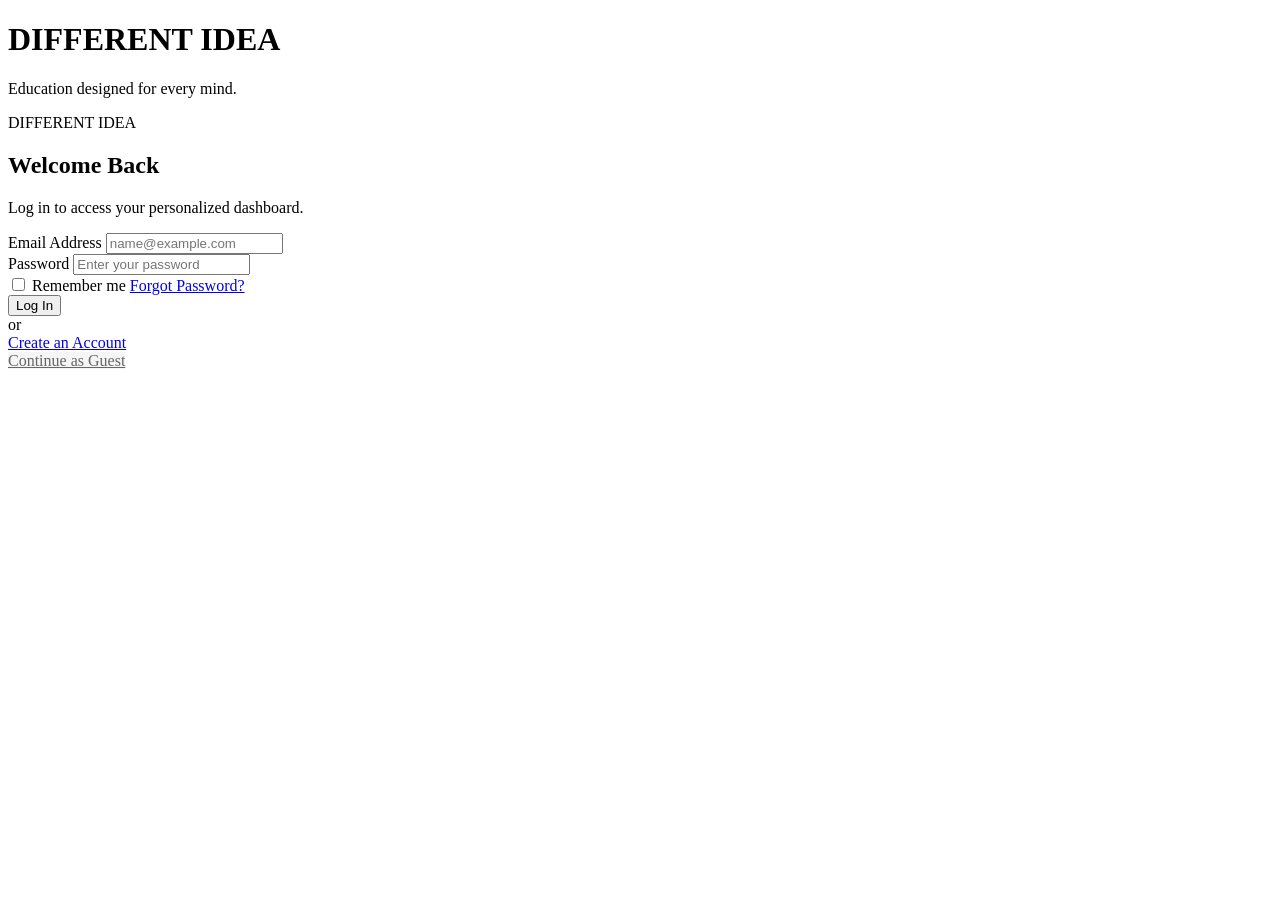
==== frontend/dashboard.html @ ee28e5ad "Add files via upload" ====
<!DOCTYPE html>
<html lang="en">
<head>
    <meta charset="UTF-8">
    <meta name="viewport" content="width=device-width, initial-scale=1.0">
    <title>Dashboard | NeuroVikas</title>
    <link rel="stylesheet" href="dashboard.css">
    <link href="https://fonts.googleapis.com/css2?family=Inter:wght@400;600;700&display=swap" rel="stylesheet">
</head>
<body>

    <nav class="top-nav">
        <div class="logo">NeuroVikas</div>
        <div class="nav-right">
            <!-- Display Username in Nav -->
            <span id="nav-username">User</span>
            <button class="btn-logout" onclick="logout()">Logout</button>
        </div>
    </nav>

    <main class="dashboard-container">
        <header class="welcome-header">
            <!-- Display Username in Title -->
            <h1>Welcome back, <span id="dash-user">Learner</span>!</h1>
            <!-- Display Email below title -->
            <p id="dash-email-display" class="subtitle">Loading email...</p>
        </header>

        <div class="stats-grid">
            <!-- Streak Card -->
            <div class="stat-card streak-card">
                <div class="card-icon">🔥</div>
                <div class="card-info">
                    <h2 id="dash-streak">0</h2>
                    <p>Day Streak</p>
                </div>
                <div class="card-footer">Keep it going!</div>
            </div>

            <!-- Time Card -->
            <div class="stat-card time-card">
                <div class="card-icon">⏱️</div>
                <div class="card-info">
                    <h2 id="dash-time">0</h2>
                    <p>Minutes Learned</p>
                </div>
                <div class="card-footer">Great progress!</div>
            </div>
        </div>

        <div class="actions-section">
            <a href="index.html" class="btn-primary-large">
                Start Learning Session
            </a>
        </div>
    </main>

    <script>
        // Check if user is logged in
        const user = localStorage.getItem('currentUser');
        const email = localStorage.getItem('userEmail');
        
        if (!user) {
            // If no user found, redirect to login
            window.location.href = "login.html";
        } else {
            // Load stats
            const streak = localStorage.getItem('userStreak') || 0;
            const time = localStorage.getItem('userTime') || 0;

            // Update HTML elements
            document.getElementById('dash-user').innerText = user;
            document.getElementById('nav-username').innerText = user;
            
            // Update Email Display
            if (email) {
                document.getElementById('dash-email-display').innerText = email;
            } else {
                document.getElementById('dash-email-display').innerText = "Guest Mode";
            }

            document.getElementById('dash-streak').innerText = streak;
            
            // Convert seconds to minutes for display
            document.getElementById('dash-time').innerText = Math.round(time / 60);
        }

        function logout() {
            localStorage.clear();
            window.location.href = "login.html";
        }
    </script>
</body>
</html>
---- frontend/dashboard.css ----
body {
    font-family: 'Inter', sans-serif;
    background-color: #f4f7f6;
    margin: 0;
    color: #333;
}

/* Top Navigation */
.top-nav {
    background: white;
    padding: 1rem 2rem;
    display: flex;
    justify-content: space-between;
    align-items: center;
    box-shadow: 0 2px 10px rgba(0,0,0,0.05);
}

.logo {
    font-weight: 700;
    font-size: 1.2rem;
    color: #4a90e2;
}

.nav-right {
    display: flex;
    align-items: center;
    gap: 1rem;
}

.btn-logout {
    padding: 0.5rem 1rem;
    background: #fff0f0;
    color: #d32f2f;
    border: 1px solid #ffcdd2;
    border-radius: 6px;
    cursor: pointer;
    font-weight: 500;
}

/* Main Layout */
.dashboard-container {
    max-width: 800px;
    margin: 2rem auto;
    padding: 0 1rem;
}

.welcome-header {
    margin-bottom: 2rem;
}

.welcome-header h1 {
    font-size: 2rem;
    margin-bottom: 0.5rem;
}

.welcome-header p {
    color: #666;
}

/* Stats Grid */
.stats-grid {
    display: grid;
    grid-template-columns: 1fr 1fr;
    gap: 1.5rem;
    margin-bottom: 2.5rem;
}

.stat-card {
    background: white;
    padding: 1.5rem;
    border-radius: 12px;
    box-shadow: 0 4px 15px rgba(0,0,0,0.05);
    display: flex;
    flex-direction: column;
    position: relative;
    overflow: hidden;
}

.stat-card::before {
    content: '';
    position: absolute;
    top: 0;
    left: 0;
    width: 5px;
    height: 100%;
}

.streak-card::before { background: #ff9a9e; }
.time-card::before { background: #a18cd1; }

.card-icon {
    font-size: 2rem;
    margin-bottom: 0.5rem;
}

.card-info h2 {
    font-size: 2.5rem;
    margin: 0;
    line-height: 1;
}

.card-info p {
    margin: 0;
    color: #888;
    font-size: 0.9rem;
    text-transform: uppercase;
    letter-spacing: 0.5px;
}

.card-footer {
    margin-top: auto;
    font-size: 0.85rem;
    color: #4a90e2;
    font-weight: 600;
}

/* Actions */
.actions-section {
    text-align: center;
}

.btn-primary-large {
    display: inline-block;
    background: #4a90e2;
    color: white;
    text-decoration: none;
    padding: 1rem 2.5rem;
    border-radius: 50px;
    font-weight: 600;
    font-size: 1.1rem;
    box-shadow: 0 4px 15px rgba(74, 144, 226, 0.3);
    transition: transform 0.2s, box-shadow 0.2s;
}

.btn-primary-large:hover {
    transform: translateY(-2px);
    box-shadow: 0 6px 20px rgba(74, 144, 226, 0.4);
}

/* Mobile Responsive */
@media (max-width: 600px) {
    .stats-grid {
        grid-template-columns: 1fr;
    }
}
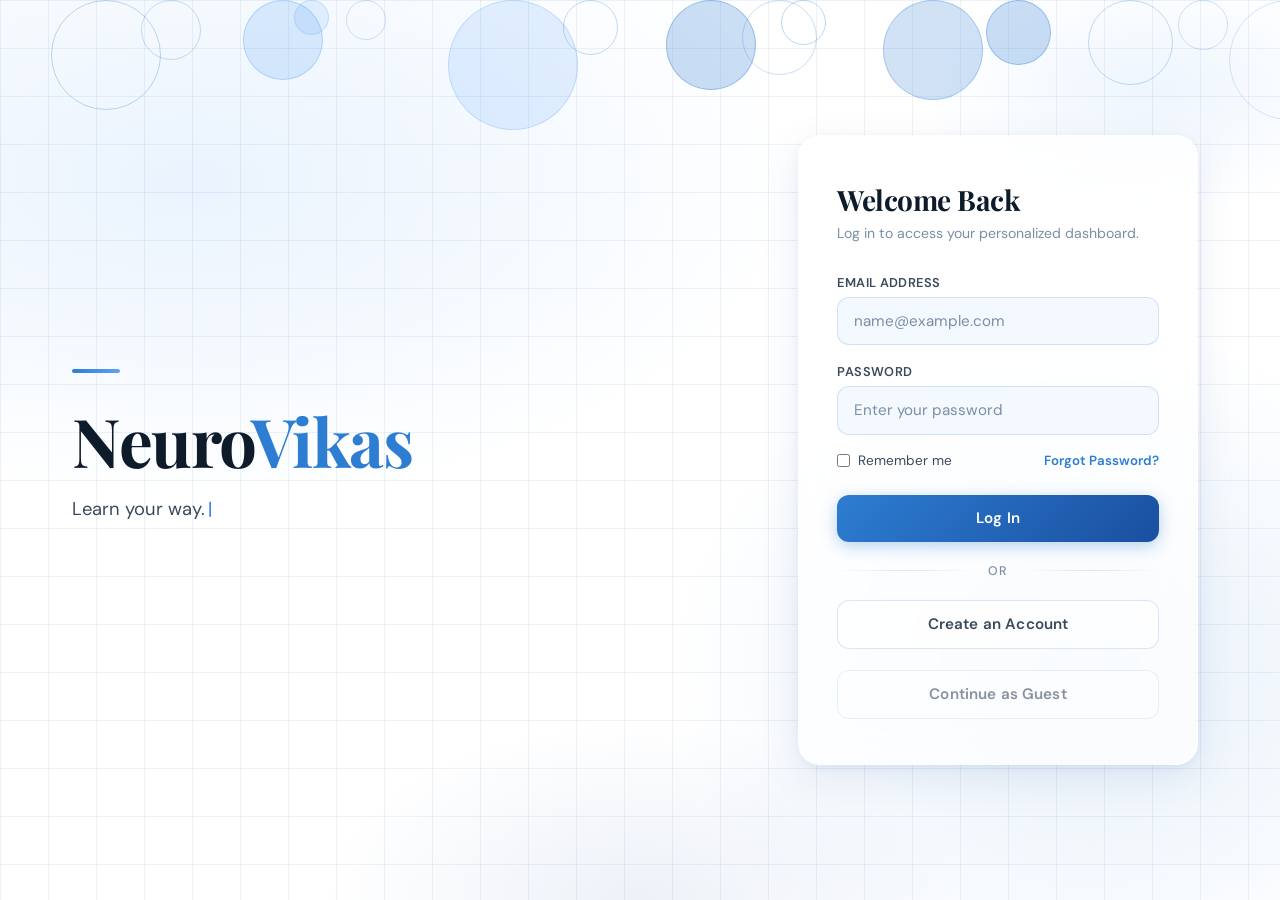
==== commit 8297d498: "Update dashboard.html" ====
--- a/frontend/dashboard.html
+++ b/frontend/dashboard.html
@@ -86,7 +86,13 @@
         }
 
         function logout() {
-            localStorage.clear();
+            // Only clear auth-related keys — preserve chatHistory and preferredMode
+            localStorage.removeItem('currentUser');
+            localStorage.removeItem('userEmail');
+            localStorage.removeItem('userStreak');
+            localStorage.removeItem('userTime');
+            localStorage.removeItem('authToken');
+            localStorage.removeItem('guestUsageCount');
             window.location.href = "login.html";
         }
     </script>
--- a/frontend/dashboard.css
+++ b/frontend/dashboard.css
@@ -28,13 +28,29 @@
 }
 
 .btn-logout {
-    padding: 0.5rem 1rem;
-    background: #fff0f0;
+    padding: 0.55rem 1.15rem;
+    background: linear-gradient(135deg, #fff5f5 0%, #ffe8e8 100%);
     color: #d32f2f;
     border: 1px solid #ffcdd2;
-    border-radius: 6px;
+    border-radius: 8px;
     cursor: pointer;
-    font-weight: 500;
+    font-weight: 600;
+    font-size: 0.9rem;
+    box-shadow: 0 2px 6px rgba(211, 47, 47, 0.1);
+    transition: all 0.25s cubic-bezier(0.4, 0, 0.2, 1);
+}
+
+.btn-logout:hover {
+    background: linear-gradient(135deg, #ffecec 0%, #ffd6d6 100%);
+    border-color: #ef9a9a;
+    color: #c62828;
+    transform: translateY(-2px);
+    box-shadow: 0 4px 14px rgba(211, 47, 47, 0.2);
+}
+
+.btn-logout:active {
+    transform: translateY(0);
+    box-shadow: 0 1px 4px rgba(211, 47, 47, 0.15);
 }
 
 /* Main Layout */
@@ -121,20 +137,26 @@
 
 .btn-primary-large {
     display: inline-block;
-    background: #4a90e2;
+    background: linear-gradient(135deg, #4a90e2 0%, #357abd 100%);
     color: white;
     text-decoration: none;
     padding: 1rem 2.5rem;
     border-radius: 50px;
     font-weight: 600;
     font-size: 1.1rem;
-    box-shadow: 0 4px 15px rgba(74, 144, 226, 0.3);
-    transition: transform 0.2s, box-shadow 0.2s;
+    box-shadow: 0 4px 18px rgba(74, 144, 226, 0.35);
+    transition: all 0.25s cubic-bezier(0.4, 0, 0.2, 1);
 }
 
 .btn-primary-large:hover {
-    transform: translateY(-2px);
-    box-shadow: 0 6px 20px rgba(74, 144, 226, 0.4);
+    background: linear-gradient(135deg, #5a9de6 0%, #2a6cb8 100%);
+    transform: translateY(-3px);
+    box-shadow: 0 8px 28px rgba(74, 144, 226, 0.45);
+}
+
+.btn-primary-large:active {
+    transform: translateY(0);
+    box-shadow: 0 2px 10px rgba(74, 144, 226, 0.3);
 }
 
 /* Mobile Responsive */
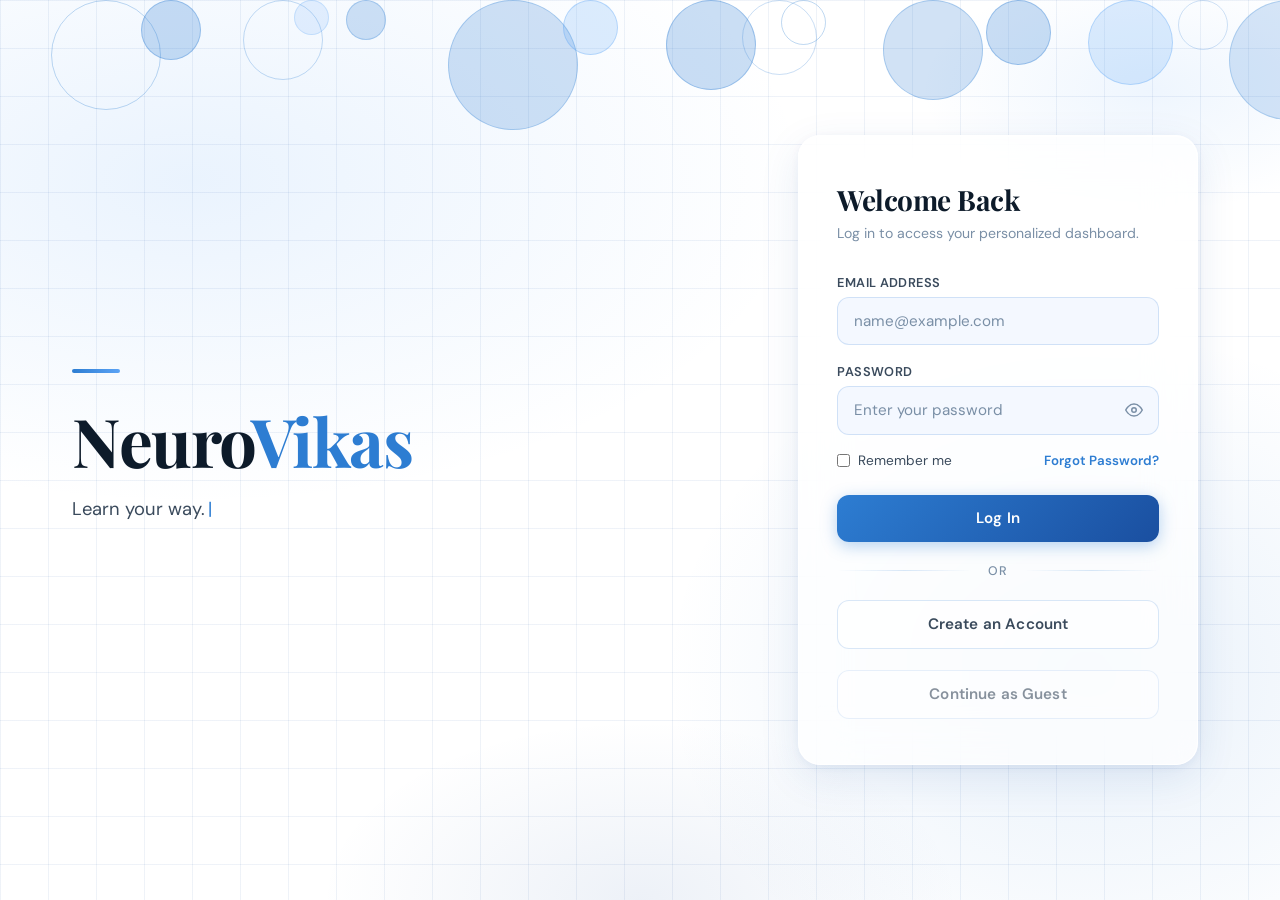
==== commit 42132725: "Update dashboard.html" ====
--- a/frontend/dashboard.html
+++ b/frontend/dashboard.html
@@ -5,95 +5,313 @@
     <meta name="viewport" content="width=device-width, initial-scale=1.0">
     <title>Dashboard | NeuroVikas</title>
     <link rel="stylesheet" href="dashboard.css">
-    <link href="https://fonts.googleapis.com/css2?family=Inter:wght@400;600;700&display=swap" rel="stylesheet">
+    <link href="https://fonts.googleapis.com/css2?family=Inter:wght@400;600;700&family=Playfair+Display:wght@700&family=Space+Grotesk:wght@400;500;600;700&display=swap" rel="stylesheet">
 </head>
 <body>
 
+    <!-- Top Navigation -->
     <nav class="top-nav">
-        <div class="logo">NeuroVikas</div>
+        <div class="logo">Neuro<span class="logo-accent">Vikas</span></div>
+        <div class="nav-center">
+            <a href="index.html" class="nav-link">← Back to Learn</a>
+        </div>
         <div class="nav-right">
-            <!-- Display Username in Nav -->
-            <span id="nav-username">User</span>
+            <span id="nav-username" class="nav-user-label">User</span>
             <button class="btn-logout" onclick="logout()">Logout</button>
         </div>
     </nav>
 
-    <main class="dashboard-container">
-        <header class="welcome-header">
-            <!-- Display Username in Title -->
-            <h1>Welcome back, <span id="dash-user">Learner</span>!</h1>
-            <!-- Display Email below title -->
-            <p id="dash-email-display" class="subtitle">Loading email...</p>
-        </header>
-
-        <div class="stats-grid">
-            <!-- Streak Card -->
-            <div class="stat-card streak-card">
-                <div class="card-icon">🔥</div>
-                <div class="card-info">
-                    <h2 id="dash-streak">0</h2>
-                    <p>Day Streak</p>
-                </div>
-                <div class="card-footer">Keep it going!</div>
+    <!-- Main body layout: sidebar + content -->
+    <div class="dash-layout">
+
+        <!-- LEFT: Chat History Sidebar -->
+        <aside class="dash-history-sidebar" id="dash-history-sidebar">
+            <div class="history-header">
+                <h3>📋 Chat History</h3>
+                <button class="btn-clear-history" id="dash-clear-btn" onclick="dashClearHistory()">Clear</button>
             </div>
-
-            <!-- Time Card -->
-            <div class="stat-card time-card">
-                <div class="card-icon">⏱️</div>
-                <div class="card-info">
-                    <h2 id="dash-time">0</h2>
-                    <p>Minutes Learned</p>
-                </div>
-                <div class="card-footer">Great progress!</div>
+            <ul id="dash-history-list" class="dash-history-list">
+                <li class="history-empty">Loading...</li>
+            </ul>
+        </aside>
+
+        <!-- RIGHT: Main Dashboard Content -->
+        <main class="dashboard-container">
+            <header class="welcome-header">
+                <h1>Welcome back, <span id="dash-user">Learner</span>! 👋</h1>
+                <p id="dash-email-display" class="subtitle">Loading...</p>
+            </header>
+
+            <div class="stats-grid">
+                <!-- Streak Card -->
+                <div class="stat-card streak-card">
+                    <div class="card-icon">🔥</div>
+                    <div class="card-info">
+                        <h2 id="dash-streak">0</h2>
+                        <p>Day Streak</p>
+                    </div>
+                    <div class="card-footer">Keep it going!</div>
+                </div>
+
+                <!-- Time Card -->
+                <div class="stat-card time-card">
+                    <div class="card-icon">⏱️</div>
+                    <div class="card-info">
+                        <h2 id="dash-time">0</h2>
+                        <p>Minutes Learned</p>
+                    </div>
+                    <div class="card-footer">Great progress!</div>
+                </div>
+
+                <!-- Sessions Card -->
+                <div class="stat-card sessions-card">
+                    <div class="card-icon">📚</div>
+                    <div class="card-info">
+                        <h2 id="dash-sessions">0</h2>
+                        <p>Sessions Done</p>
+                    </div>
+                    <div class="card-footer">Keep learning!</div>
+                </div>
+
+                <!-- History Count Card -->
+                <div class="stat-card history-card">
+                    <div class="card-icon">🗂️</div>
+                    <div class="card-info">
+                        <h2 id="dash-history-count">0</h2>
+                        <p>Saved Items</p>
+                    </div>
+                    <div class="card-footer">In your history</div>
+                </div>
             </div>
-        </div>
-
-        <div class="actions-section">
-            <a href="index.html" class="btn-primary-large">
-                Start Learning Session
-            </a>
-        </div>
-    </main>
+
+            <div class="actions-section">
+                <a href="index.html" class="btn-primary-large">
+                    🚀 Start Learning Session
+                </a>
+            </div>
+
+            <!-- ==============================
+                 INLINE PROGRESS CHART
+                 ============================== -->
+            <div class="inline-chart-section">
+                <div class="chart-section-header">
+                    <h2 class="chart-title">📊 Your Progress</h2>
+                    <p class="chart-subtitle">Visual overview of your learning journey</p>
+                </div>
+                <div class="inline-chart-wrap">
+                    <canvas id="progress-chart" width="540" height="280"></canvas>
+                </div>
+                <div class="chart-legend">
+                    <span class="legend-dot" style="background:#ff9a9e;"></span> Day Streak
+                    <span class="legend-dot" style="background:#a18cd1; margin-left:1.5rem;"></span> Minutes Learned
+                    <span class="legend-dot" style="background:#84fab0; margin-left:1.5rem;"></span> Sessions Done
+                </div>
+            </div>
+        </main>
+    </div>
 
     <script>
-        // Check if user is logged in
-        const user = localStorage.getItem('currentUser');
+        // ==========================================
+        // INIT — Check auth, load data
+        // ==========================================
+        const user  = localStorage.getItem('currentUser');
         const email = localStorage.getItem('userEmail');
-        
-        if (!user) {
-            // If no user found, redirect to login
-            window.location.href = "login.html";
+
+        // Block guests AND unauthenticated users from the dashboard
+        if (!user || user === 'Guest') {
+            window.location.href = 'login.html';
         } else {
-            // Load stats
-            const streak = localStorage.getItem('userStreak') || 0;
-            const time = localStorage.getItem('userTime') || 0;
-
-            // Update HTML elements
-            document.getElementById('dash-user').innerText = user;
-            document.getElementById('nav-username').innerText = user;
-            
-            // Update Email Display
-            if (email) {
-                document.getElementById('dash-email-display').innerText = email;
+            const streak   = parseInt(localStorage.getItem('userStreak') || '0');
+            const timeSec  = parseInt(localStorage.getItem('userTime') || '0');
+            const minutes  = Math.round(timeSec / 60);
+            const history  = JSON.parse(localStorage.getItem('chatHistory') || '[]');
+            const sessions = parseInt(localStorage.getItem('userSessions') || history.length || '0');
+
+            // Populate nav / header
+            document.getElementById('dash-user').innerText     = user;
+            document.getElementById('nav-username').innerText  = user;
+            document.getElementById('dash-email-display').innerText = email || 'No email on file';
+
+            // Populate stat cards
+            document.getElementById('dash-streak').innerText        = streak;
+            document.getElementById('dash-time').innerText          = minutes;
+            document.getElementById('dash-sessions').innerText      = sessions;
+            document.getElementById('dash-history-count').innerText = history.length;
+
+            // Load history sidebar
+            loadDashHistory();
+
+            // Draw chart inline once DOM is ready
+            requestAnimationFrame(drawAnimatedChart);
+        }
+
+        // ==========================================
+        // HISTORY SIDEBAR
+        // ==========================================
+        function loadDashHistory() {
+            const list    = document.getElementById('dash-history-list');
+            const history = JSON.parse(localStorage.getItem('chatHistory') || '[]');
+
+            if (history.length === 0) {
+                list.innerHTML = '<li class="history-empty">No history yet. Start a session!</li>';
+                return;
+            }
+
+            list.innerHTML = history.map((item, index) => {
+                const text        = typeof item === 'string' ? item : item.text;
+                const displayText = text.substring(0, 35) + (text.length > 35 ? '…' : '');
+                const dateStr     = item.date ? new Date(item.date).toLocaleDateString() : '';
+                return `<li onclick="loadHistoryItem(${index})" title="${text.substring(0, 100)}">
+                    <span class="hist-icon">📄</span>
+                    <span class="hist-text">${displayText}</span>
+                    ${dateStr ? `<span class="hist-date">${dateStr}</span>` : ''}
+                </li>`;
+            }).join('');
+        }
+
+        function loadHistoryItem(index) {
+            const history = JSON.parse(localStorage.getItem('chatHistory') || '[]');
+            const item    = history[index];
+            if (!item) return;
+            const result  = typeof item === 'string' ? null : item.result;
+            if (result) {
+                sessionStorage.setItem('currentResult', JSON.stringify(result));
+                window.location.href = 'result.html';
             } else {
-                document.getElementById('dash-email-display').innerText = "Guest Mode";
+                const text = typeof item === 'string' ? item : item.text;
+                sessionStorage.setItem('loadedHistoryText', text);
+                window.location.href = 'index.html';
             }
-
-            document.getElementById('dash-streak').innerText = streak;
-            
-            // Convert seconds to minutes for display
-            document.getElementById('dash-time').innerText = Math.round(time / 60);
-        }
-
+        }
+
+        function dashClearHistory() {
+            if (confirm('Are you sure you want to clear your chat history?')) {
+                localStorage.removeItem('chatHistory');
+                document.getElementById('dash-history-count').innerText = '0';
+                loadDashHistory();
+            }
+        }
+
+        // ==========================================
+        // GRAPH (INLINE)
+        // ==========================================
+        function drawAnimatedChart() {
+            const canvas  = document.getElementById('progress-chart');
+            const ctx     = canvas.getContext('2d');
+            const streak  = parseInt(localStorage.getItem('userStreak') || '0');
+            const minutes = Math.round(parseInt(localStorage.getItem('userTime') || '0') / 60);
+            const history = JSON.parse(localStorage.getItem('chatHistory') || '[]');
+            const sessions = parseInt(localStorage.getItem('userSessions') || history.length || '0');
+
+            const W = canvas.width;
+            const H = canvas.height;
+            const padding = { top: 30, bottom: 50, left: 40, right: 20 };
+            const chartH  = H - padding.top - padding.bottom;
+            const chartW  = W - padding.left - padding.right;
+
+            const bars = [
+                { label: 'Streak (days)', value: streak,   color: '#ff9a9e', maxRef: Math.max(streak, 7) },
+                { label: 'Minutes',       value: minutes,  color: '#a18cd1', maxRef: Math.max(minutes, 10) },
+                { label: 'Sessions',      value: sessions, color: '#84fab0', maxRef: Math.max(sessions, 5) },
+            ];
+
+            // Global max for scaling
+            const globalMax = Math.max(...bars.map(b => b.value), 1);
+
+            const barW   = Math.floor(chartW / (bars.length * 2 + 1));
+            const gap    = barW;
+            let progress = 0;
+            const DURATION = 900; // ms
+            let startTs  = null;
+
+            function easeOut(t) { return 1 - Math.pow(1 - t, 3); }
+
+            function frame(ts) {
+                if (!startTs) startTs = ts;
+                progress = Math.min((ts - startTs) / DURATION, 1);
+                const eased = easeOut(progress);
+
+                ctx.clearRect(0, 0, W, H);
+
+                // Grid lines
+                ctx.strokeStyle = '#e8eaed';
+                ctx.lineWidth   = 1;
+                for (let i = 0; i <= 4; i++) {
+                    const y = padding.top + (chartH / 4) * i;
+                    ctx.beginPath();
+                    ctx.moveTo(padding.left, y);
+                    ctx.lineTo(W - padding.right, y);
+                    ctx.stroke();
+
+                    // Y-axis label
+                    const val = Math.round(globalMax * (1 - i / 4));
+                    ctx.fillStyle  = '#aaa';
+                    ctx.font       = '11px Inter, sans-serif';
+                    ctx.textAlign  = 'right';
+                    ctx.fillText(val, padding.left - 6, y + 4);
+                }
+
+                bars.forEach((bar, i) => {
+                    const x         = padding.left + gap + i * (barW + gap);
+                    const fullH     = bar.value > 0 ? (bar.value / globalMax) * chartH : 0;
+                    const animH     = fullH * eased;
+                    const y         = padding.top + chartH - animH;
+
+                    // Bar gradient
+                    const grad = ctx.createLinearGradient(0, y, 0, padding.top + chartH);
+                    grad.addColorStop(0, bar.color);
+                    grad.addColorStop(1, bar.color + '66');
+
+                    // Rounded top bar
+                    const r = Math.min(6, animH / 2);
+                    ctx.beginPath();
+                    ctx.moveTo(x + r, y);
+                    ctx.lineTo(x + barW - r, y);
+                    ctx.quadraticCurveTo(x + barW, y, x + barW, y + r);
+                    ctx.lineTo(x + barW, padding.top + chartH);
+                    ctx.lineTo(x, padding.top + chartH);
+                    ctx.lineTo(x, y + r);
+                    ctx.quadraticCurveTo(x, y, x + r, y);
+                    ctx.closePath();
+                    ctx.fillStyle = grad;
+                    ctx.fill();
+
+                    // Value label on top of bar
+                    if (progress > 0.5) {
+                        ctx.fillStyle  = '#555';
+                        ctx.font       = 'bold 13px Inter, sans-serif';
+                        ctx.textAlign  = 'center';
+                        const opacity  = Math.min(1, (progress - 0.5) * 2);
+                        ctx.globalAlpha = opacity;
+                        ctx.fillText(bar.value, x + barW / 2, y - 8);
+                        ctx.globalAlpha = 1;
+                    }
+
+                    // X-axis label
+                    ctx.fillStyle  = '#777';
+                    ctx.font       = '11px Inter, sans-serif';
+                    ctx.textAlign  = 'center';
+                    ctx.fillText(bar.label, x + barW / 2, H - 6);
+                });
+
+                if (progress < 1) requestAnimationFrame(frame);
+            }
+
+            requestAnimationFrame(frame);
+        }
+
+        // ==========================================
+        // LOGOUT
+        // ==========================================
         function logout() {
-            // Only clear auth-related keys — preserve chatHistory and preferredMode
             localStorage.removeItem('currentUser');
             localStorage.removeItem('userEmail');
             localStorage.removeItem('userStreak');
             localStorage.removeItem('userTime');
+            localStorage.removeItem('userSessions');
             localStorage.removeItem('authToken');
             localStorage.removeItem('guestUsageCount');
-            window.location.href = "login.html";
+            window.location.href = 'login.html';
         }
     </script>
 </body>
--- a/frontend/dashboard.css
+++ b/frontend/dashboard.css
@@ -1,63 +1,244 @@
+/* ==========================================
+   BASE
+   ========================================== */
 body {
     font-family: 'Inter', sans-serif;
     background-color: #f4f7f6;
     margin: 0;
     color: #333;
-}
-
-/* Top Navigation */
+    min-height: 100vh;
+}
+
+/* ==========================================
+   TOP NAV
+   ========================================== */
 .top-nav {
     background: white;
-    padding: 1rem 2rem;
+    padding: 0.85rem 2rem;
     display: flex;
     justify-content: space-between;
     align-items: center;
-    box-shadow: 0 2px 10px rgba(0,0,0,0.05);
+    box-shadow: 0 2px 10px rgba(0,0,0,0.06);
+    position: sticky;
+    top: 0;
+    z-index: 200;
+    height: 60px;
+    box-sizing: border-box;
 }
 
 .logo {
-    font-weight: 700;
-    font-size: 1.2rem;
+    font-family: 'Playfair Display', serif;
+    font-weight: 700;
+    font-size: 1.45rem;
+    color: #1a4fa0;
+    letter-spacing: -0.5px;
+}
+
+.logo-accent {
+    color: #2d7dd2;
+}
+
+.nav-center {
+    flex: 1;
+    display: flex;
+    justify-content: center;
+}
+
+.nav-link {
+    text-decoration: none;
+    color: #666;
+    font-weight: 600;
+    font-size: 0.9rem;
+    padding: 0.4rem 0.9rem;
+    border-radius: 8px;
+    transition: all 0.2s ease;
+}
+
+.nav-link:hover {
+    background: #f0f4ff;
     color: #4a90e2;
 }
 
 .nav-right {
     display: flex;
     align-items: center;
-    gap: 1rem;
+    gap: 0.85rem;
+}
+
+.nav-user-label {
+    font-weight: 600;
+    color: #555;
+    font-size: 0.9rem;
 }
 
 .btn-logout {
-    padding: 0.55rem 1.15rem;
+    padding: 0.45rem 1rem;
     background: linear-gradient(135deg, #fff5f5 0%, #ffe8e8 100%);
     color: #d32f2f;
     border: 1px solid #ffcdd2;
     border-radius: 8px;
     cursor: pointer;
     font-weight: 600;
-    font-size: 0.9rem;
-    box-shadow: 0 2px 6px rgba(211, 47, 47, 0.1);
-    transition: all 0.25s cubic-bezier(0.4, 0, 0.2, 1);
+    font-size: 0.85rem;
+    box-shadow: 0 2px 6px rgba(211, 47, 47, 0.08);
+    transition: all 0.22s cubic-bezier(0.4, 0, 0.2, 1);
+    white-space: nowrap;
 }
 
 .btn-logout:hover {
     background: linear-gradient(135deg, #ffecec 0%, #ffd6d6 100%);
     border-color: #ef9a9a;
     color: #c62828;
-    transform: translateY(-2px);
-    box-shadow: 0 4px 14px rgba(211, 47, 47, 0.2);
+    transform: translateY(-1px);
+    box-shadow: 0 4px 14px rgba(211, 47, 47, 0.18);
 }
 
 .btn-logout:active {
     transform: translateY(0);
-    box-shadow: 0 1px 4px rgba(211, 47, 47, 0.15);
-}
-
-/* Main Layout */
+    box-shadow: 0 1px 4px rgba(211, 47, 47, 0.12);
+}
+
+/* ==========================================
+   LAYOUT: SIDEBAR + MAIN
+   ========================================== */
+.dash-layout {
+    display: flex;
+    height: calc(100vh - 60px);
+    overflow: hidden;
+}
+
+/* ==========================================
+   LEFT HISTORY SIDEBAR
+   ========================================== */
+.dash-history-sidebar {
+    width: 280px;
+    min-width: 280px;
+    background: #ffffff;
+    border-right: 1px solid #e8ecf0;
+    display: flex;
+    flex-direction: column;
+    padding: 1.5rem 1.2rem;
+    overflow-y: auto;
+    box-shadow: 2px 0 8px rgba(0,0,0,0.03);
+    transition: transform 0.3s ease;
+    flex-shrink: 0;
+}
+
+.history-header {
+    display: flex;
+    justify-content: space-between;
+    align-items: center;
+    margin-bottom: 1.2rem;
+    padding-bottom: 0.8rem;
+    border-bottom: 1px solid #f0f0f0;
+}
+
+.history-header h3 {
+    font-size: 1rem;
+    font-weight: 700;
+    color: #444;
+    margin: 0;
+}
+
+.btn-clear-history {
+    background: none;
+    border: none;
+    color: #bbb;
+    font-size: 0.72rem;
+    cursor: pointer;
+    font-weight: 600;
+    text-transform: uppercase;
+    letter-spacing: 0.5px;
+    padding: 0.2rem 0.5rem;
+    border-radius: 4px;
+    transition: color 0.2s, background 0.2s;
+}
+
+.btn-clear-history:hover {
+    color: #e53935;
+    background: #fff0f0;
+}
+
+.dash-history-list {
+    list-style: none;
+    padding: 0;
+    margin: 0;
+    display: flex;
+    flex-direction: column;
+    gap: 0.45rem;
+}
+
+.dash-history-list li {
+    display: flex;
+    align-items: flex-start;
+    gap: 0.5rem;
+    padding: 0.75rem 0.85rem;
+    background: #f8f9fc;
+    border-radius: 8px;
+    font-size: 0.82rem;
+    color: #555;
+    cursor: pointer;
+    border: 1px solid transparent;
+    transition: all 0.18s ease;
+    flex-wrap: wrap;
+}
+
+.dash-history-list li:hover {
+    background: #eef4ff;
+    border-color: #c5d8f8;
+    color: #3a7bd5;
+    transform: translateX(2px);
+}
+
+.dash-history-list li.history-empty {
+    color: #bbb;
+    cursor: default;
+    font-style: italic;
+    background: none;
+    border: none;
+}
+
+.dash-history-list li.history-empty:hover {
+    background: none;
+    border: none;
+    transform: none;
+    color: #bbb;
+}
+
+.hist-icon {
+    font-size: 0.95rem;
+    flex-shrink: 0;
+    margin-top: 0.05rem;
+}
+
+.hist-text {
+    flex: 1;
+    line-height: 1.4;
+    overflow: hidden;
+    text-overflow: ellipsis;
+    white-space: nowrap;
+}
+
+.hist-date {
+    font-size: 0.7rem;
+    color: #bbb;
+    width: 100%;
+    margin-left: 1.45rem;
+    margin-top: 0.1rem;
+}
+
+/* ==========================================
+   MAIN DASHBOARD CONTENT
+   ========================================== */
 .dashboard-container {
-    max-width: 800px;
-    margin: 2rem auto;
-    padding: 0 1rem;
+    flex: 1;
+    overflow-y: auto;
+    padding: 2.5rem 2rem;
+    max-width: 860px;
+    width: 100%;
+    box-sizing: border-box;
+    /* Centre it in the remaining space */
+    margin: 0 auto;
 }
 
 .welcome-header {
@@ -65,33 +246,45 @@
 }
 
 .welcome-header h1 {
-    font-size: 2rem;
-    margin-bottom: 0.5rem;
-}
-
-.welcome-header p {
-    color: #666;
-}
-
-/* Stats Grid */
+    font-size: 1.85rem;
+    font-weight: 700;
+    margin-bottom: 0.4rem;
+    line-height: 1.25;
+}
+
+.welcome-header .subtitle {
+    color: #888;
+    font-size: 0.9rem;
+}
+
+/* ==========================================
+   STATS GRID
+   ========================================== */
 .stats-grid {
     display: grid;
-    grid-template-columns: 1fr 1fr;
-    gap: 1.5rem;
+    grid-template-columns: repeat(auto-fill, minmax(190px, 1fr));
+    gap: 1.25rem;
     margin-bottom: 2.5rem;
 }
 
 .stat-card {
     background: white;
-    padding: 1.5rem;
-    border-radius: 12px;
-    box-shadow: 0 4px 15px rgba(0,0,0,0.05);
+    padding: 1.4rem 1.5rem;
+    border-radius: 14px;
+    box-shadow: 0 2px 12px rgba(0,0,0,0.05);
     display: flex;
     flex-direction: column;
     position: relative;
     overflow: hidden;
-}
-
+    transition: transform 0.2s ease, box-shadow 0.2s ease;
+}
+
+.stat-card:hover {
+    transform: translateY(-3px);
+    box-shadow: 0 8px 24px rgba(0,0,0,0.09);
+}
+
+/* Coloured left accent bar */
 .stat-card::before {
     content: '';
     position: absolute;
@@ -99,58 +292,71 @@
     left: 0;
     width: 5px;
     height: 100%;
-}
-
-.streak-card::before { background: #ff9a9e; }
-.time-card::before { background: #a18cd1; }
+    border-radius: 14px 0 0 14px;
+}
+
+.streak-card::before  { background: linear-gradient(180deg, #ff9a9e, #f6416c); }
+.time-card::before    { background: linear-gradient(180deg, #a18cd1, #7c5cbf); }
+.sessions-card::before { background: linear-gradient(180deg, #84fab0, #2db87d); }
+.history-card::before { background: linear-gradient(180deg, #fda085, #f6731c); }
 
 .card-icon {
-    font-size: 2rem;
+    font-size: 1.8rem;
     margin-bottom: 0.5rem;
 }
 
 .card-info h2 {
-    font-size: 2.5rem;
+    font-size: 2.2rem;
+    font-weight: 700;
     margin: 0;
     line-height: 1;
 }
 
 .card-info p {
-    margin: 0;
-    color: #888;
-    font-size: 0.9rem;
+    margin: 0.25rem 0 0;
+    color: #999;
+    font-size: 0.82rem;
     text-transform: uppercase;
     letter-spacing: 0.5px;
 }
 
 .card-footer {
     margin-top: auto;
-    font-size: 0.85rem;
+    padding-top: 0.75rem;
+    font-size: 0.8rem;
     color: #4a90e2;
     font-weight: 600;
 }
 
-/* Actions */
+/* ==========================================
+   ACTION BUTTONS
+   ========================================== */
 .actions-section {
-    text-align: center;
+    display: flex;
+    gap: 1rem;
+    align-items: center;
+    flex-wrap: wrap;
 }
 
 .btn-primary-large {
-    display: inline-block;
+    display: inline-flex;
+    align-items: center;
+    gap: 0.5rem;
     background: linear-gradient(135deg, #4a90e2 0%, #357abd 100%);
     color: white;
     text-decoration: none;
-    padding: 1rem 2.5rem;
+    padding: 0.85rem 2rem;
     border-radius: 50px;
-    font-weight: 600;
-    font-size: 1.1rem;
+    font-weight: 700;
+    font-size: 1rem;
     box-shadow: 0 4px 18px rgba(74, 144, 226, 0.35);
     transition: all 0.25s cubic-bezier(0.4, 0, 0.2, 1);
+    white-space: nowrap;
 }
 
 .btn-primary-large:hover {
     background: linear-gradient(135deg, #5a9de6 0%, #2a6cb8 100%);
-    transform: translateY(-3px);
+    transform: translateY(-2px);
     box-shadow: 0 8px 28px rgba(74, 144, 226, 0.45);
 }
 
@@ -159,8 +365,136 @@
     box-shadow: 0 2px 10px rgba(74, 144, 226, 0.3);
 }
 
-/* Mobile Responsive */
-@media (max-width: 600px) {
+.btn-show-graph {
+    display: inline-flex;
+    align-items: center;
+    gap: 0.5rem;
+    background: white;
+    color: #4a90e2;
+    border: 2px solid #4a90e2;
+    padding: 0.8rem 1.6rem;
+    border-radius: 50px;
+    font-weight: 700;
+    font-size: 0.95rem;
+    cursor: pointer;
+    transition: all 0.22s ease;
+    white-space: nowrap;
+}
+
+.btn-show-graph:hover {
+    background: #eef4ff;
+    transform: translateY(-2px);
+    box-shadow: 0 6px 18px rgba(74, 144, 226, 0.2);
+}
+
+.btn-show-graph:active {
+    transform: translateY(0);
+}
+
+/* ==========================================
+   INLINE PROGRESS CHART
+   ========================================== */
+.inline-chart-section {
+    margin-top: 2.5rem;
+    background: white;
+    border-radius: 16px;
+    padding: 1.8rem 2rem;
+    box-shadow: 0 2px 12px rgba(0,0,0,0.05);
+}
+
+.chart-section-header {
+    margin-bottom: 1.2rem;
+}
+
+.chart-title {
+    font-family: 'Space Grotesk', 'Inter', sans-serif;
+    font-size: 1.2rem;
+    font-weight: 700;
+    color: #333;
+    margin: 0 0 0.25rem;
+}
+
+.chart-subtitle {
+    font-size: 0.85rem;
+    color: #999;
+    margin: 0;
+}
+
+.inline-chart-wrap {
+    background: #f8fafc;
+    border-radius: 12px;
+    padding: 0.75rem;
+    border: 1px solid #eef0f4;
+    overflow: hidden;
+}
+
+.inline-chart-wrap canvas {
+    display: block;
+    width: 100% !important;
+    height: auto !important;
+}
+
+.chart-legend {
+    display: flex;
+    align-items: center;
+    gap: 0.4rem;
+    font-size: 0.8rem;
+    color: #777;
+    margin-top: 0.9rem;
+    flex-wrap: wrap;
+}
+
+.legend-dot {
+    display: inline-block;
+    width: 10px;
+    height: 10px;
+    border-radius: 50%;
+    flex-shrink: 0;
+}
+
+/* Remove old modal styles */
+.graph-modal-overlay,
+.graph-modal-content,
+.graph-modal-close,
+.graph-modal-title,
+.graph-modal-subtitle,
+.chart-container,
+.btn-close-graph,
+.btn-show-graph { display: none !important; }
+
+/* ==========================================
+   RESPONSIVE
+   ========================================== */
+@media (max-width: 768px) {
+    .dash-history-sidebar {
+        display: none;
+    }
+
+    .dashboard-container {
+        padding: 1.5rem 1rem;
+    }
+
+    .welcome-header h1 {
+        font-size: 1.5rem;
+    }
+
+    .stats-grid {
+        grid-template-columns: 1fr 1fr;
+    }
+
+    .actions-section {
+        flex-direction: column;
+        align-items: stretch;
+    }
+
+    .btn-primary-large,
+    .btn-show-graph {
+        justify-content: center;
+        text-align: center;
+    }
+}
+
+@media (max-width: 480px) {
     .stats-grid {
         grid-template-columns: 1fr;
     }
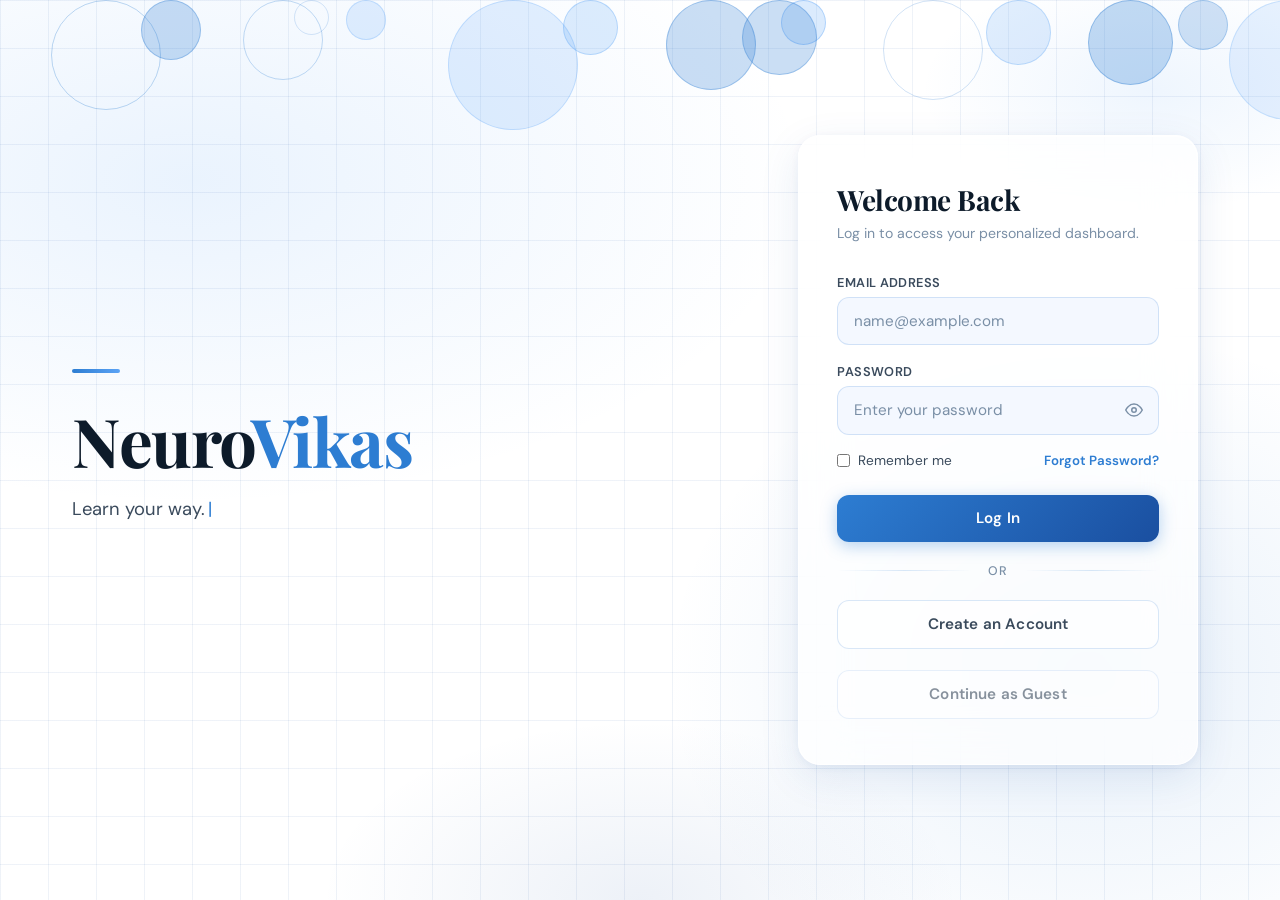
==== commit b015472f: "Update dashboard.html" ====
--- a/frontend/dashboard.html
+++ b/frontend/dashboard.html
@@ -5,7 +5,7 @@
     <meta name="viewport" content="width=device-width, initial-scale=1.0">
     <title>Dashboard | NeuroVikas</title>
     <link rel="stylesheet" href="dashboard.css">
-    <link href="https://fonts.googleapis.com/css2?family=Inter:wght@400;600;700&family=Playfair+Display:wght@700&family=Space+Grotesk:wght@400;500;600;700&display=swap" rel="stylesheet">
+    <link href="https://fonts.googleapis.com/css2?family=DM+Sans:wght@300;400;500;600;700&family=Playfair+Display:wght@700&display=swap" rel="stylesheet">
 </head>
 <body>
 
@@ -27,7 +27,7 @@
         <!-- LEFT: Chat History Sidebar -->
         <aside class="dash-history-sidebar" id="dash-history-sidebar">
             <div class="history-header">
-                <h3>📋 Chat History</h3>
+                <h3>Chat History</h3>
                 <button class="btn-clear-history" id="dash-clear-btn" onclick="dashClearHistory()">Clear</button>
             </div>
             <ul id="dash-history-list" class="dash-history-list">
@@ -43,7 +43,6 @@
             </header>
 
             <div class="stats-grid">
-                <!-- Streak Card -->
                 <div class="stat-card streak-card">
                     <div class="card-icon">🔥</div>
                     <div class="card-info">
@@ -53,7 +52,6 @@
                     <div class="card-footer">Keep it going!</div>
                 </div>
 
-                <!-- Time Card -->
                 <div class="stat-card time-card">
                     <div class="card-icon">⏱️</div>
                     <div class="card-info">
@@ -63,7 +61,6 @@
                     <div class="card-footer">Great progress!</div>
                 </div>
 
-                <!-- Sessions Card -->
                 <div class="stat-card sessions-card">
                     <div class="card-icon">📚</div>
                     <div class="card-info">
@@ -73,7 +70,6 @@
                     <div class="card-footer">Keep learning!</div>
                 </div>
 
-                <!-- History Count Card -->
                 <div class="stat-card history-card">
                     <div class="card-icon">🗂️</div>
                     <div class="card-info">
@@ -90,19 +86,17 @@
                 </a>
             </div>
 
-            <!-- ==============================
-                 INLINE PROGRESS CHART
-                 ============================== -->
+            <!-- INLINE PROGRESS CHART -->
             <div class="inline-chart-section">
                 <div class="chart-section-header">
-                    <h2 class="chart-title">📊 Your Progress</h2>
+                    <h2 class="chart-title">Your Progress</h2>
                     <p class="chart-subtitle">Visual overview of your learning journey</p>
                 </div>
                 <div class="inline-chart-wrap">
                     <canvas id="progress-chart" width="540" height="280"></canvas>
                 </div>
                 <div class="chart-legend">
-                    <span class="legend-dot" style="background:#ff9a9e;"></span> Day Streak
+                    <span class="legend-dot" style="background:#5ba3f5;"></span> Day Streak
                     <span class="legend-dot" style="background:#a18cd1; margin-left:1.5rem;"></span> Minutes Learned
                     <span class="legend-dot" style="background:#84fab0; margin-left:1.5rem;"></span> Sessions Done
                 </div>
@@ -111,13 +105,9 @@
     </div>
 
     <script>
-        // ==========================================
-        // INIT — Check auth, load data
-        // ==========================================
         const user  = localStorage.getItem('currentUser');
         const email = localStorage.getItem('userEmail');
 
-        // Block guests AND unauthenticated users from the dashboard
         if (!user || user === 'Guest') {
             window.location.href = 'login.html';
         } else {
@@ -127,27 +117,19 @@
             const history  = JSON.parse(localStorage.getItem('chatHistory') || '[]');
             const sessions = parseInt(localStorage.getItem('userSessions') || history.length || '0');
 
-            // Populate nav / header
             document.getElementById('dash-user').innerText     = user;
             document.getElementById('nav-username').innerText  = user;
             document.getElementById('dash-email-display').innerText = email || 'No email on file';
 
-            // Populate stat cards
             document.getElementById('dash-streak').innerText        = streak;
             document.getElementById('dash-time').innerText          = minutes;
             document.getElementById('dash-sessions').innerText      = sessions;
             document.getElementById('dash-history-count').innerText = history.length;
 
-            // Load history sidebar
             loadDashHistory();
-
-            // Draw chart inline once DOM is ready
             requestAnimationFrame(drawAnimatedChart);
         }
 
-        // ==========================================
-        // HISTORY SIDEBAR
-        // ==========================================
         function loadDashHistory() {
             const list    = document.getElementById('dash-history-list');
             const history = JSON.parse(localStorage.getItem('chatHistory') || '[]');
@@ -192,9 +174,6 @@
             }
         }
 
-        // ==========================================
-        // GRAPH (INLINE)
-        // ==========================================
         function drawAnimatedChart() {
             const canvas  = document.getElementById('progress-chart');
             const ctx     = canvas.getContext('2d');
@@ -210,18 +189,16 @@
             const chartW  = W - padding.left - padding.right;
 
             const bars = [
-                { label: 'Streak (days)', value: streak,   color: '#ff9a9e', maxRef: Math.max(streak, 7) },
+                { label: 'Streak (days)', value: streak,   color: '#5ba3f5', maxRef: Math.max(streak, 7) },
                 { label: 'Minutes',       value: minutes,  color: '#a18cd1', maxRef: Math.max(minutes, 10) },
                 { label: 'Sessions',      value: sessions, color: '#84fab0', maxRef: Math.max(sessions, 5) },
             ];
 
-            // Global max for scaling
             const globalMax = Math.max(...bars.map(b => b.value), 1);
-
             const barW   = Math.floor(chartW / (bars.length * 2 + 1));
             const gap    = barW;
             let progress = 0;
-            const DURATION = 900; // ms
+            const DURATION = 900;
             let startTs  = null;
 
             function easeOut(t) { return 1 - Math.pow(1 - t, 3); }
@@ -233,8 +210,7 @@
 
                 ctx.clearRect(0, 0, W, H);
 
-                // Grid lines
-                ctx.strokeStyle = '#e8eaed';
+                ctx.strokeStyle = 'rgba(45,125,210,0.08)';
                 ctx.lineWidth   = 1;
                 for (let i = 0; i <= 4; i++) {
                     const y = padding.top + (chartH / 4) * i;
@@ -243,10 +219,9 @@
                     ctx.lineTo(W - padding.right, y);
                     ctx.stroke();
 
-                    // Y-axis label
                     const val = Math.round(globalMax * (1 - i / 4));
-                    ctx.fillStyle  = '#aaa';
-                    ctx.font       = '11px Inter, sans-serif';
+                    ctx.fillStyle  = '#7a8fa6';
+                    ctx.font       = '11px DM Sans, sans-serif';
                     ctx.textAlign  = 'right';
                     ctx.fillText(val, padding.left - 6, y + 4);
                 }
@@ -257,13 +232,11 @@
                     const animH     = fullH * eased;
                     const y         = padding.top + chartH - animH;
 
-                    // Bar gradient
                     const grad = ctx.createLinearGradient(0, y, 0, padding.top + chartH);
                     grad.addColorStop(0, bar.color);
-                    grad.addColorStop(1, bar.color + '66');
-
-                    // Rounded top bar
-                    const r = Math.min(6, animH / 2);
+                    grad.addColorStop(1, bar.color + '55');
+
+                    const r = Math.min(8, animH / 2);
                     ctx.beginPath();
                     ctx.moveTo(x + r, y);
                     ctx.lineTo(x + barW - r, y);
@@ -276,10 +249,9 @@
                     ctx.fillStyle = grad;
                     ctx.fill();
 
-                    // Value label on top of bar
                     if (progress > 0.5) {
-                        ctx.fillStyle  = '#555';
-                        ctx.font       = 'bold 13px Inter, sans-serif';
+                        ctx.fillStyle  = '#3a4a5c';
+                        ctx.font       = '600 13px DM Sans, sans-serif';
                         ctx.textAlign  = 'center';
                         const opacity  = Math.min(1, (progress - 0.5) * 2);
                         ctx.globalAlpha = opacity;
@@ -287,9 +259,8 @@
                         ctx.globalAlpha = 1;
                     }
 
-                    // X-axis label
-                    ctx.fillStyle  = '#777';
-                    ctx.font       = '11px Inter, sans-serif';
+                    ctx.fillStyle  = '#7a8fa6';
+                    ctx.font       = '11px DM Sans, sans-serif';
                     ctx.textAlign  = 'center';
                     ctx.fillText(bar.label, x + barW / 2, H - 6);
                 });
@@ -300,9 +271,6 @@
             requestAnimationFrame(frame);
         }
 
-        // ==========================================
-        // LOGOUT
-        // ==========================================
         function logout() {
             localStorage.removeItem('currentUser');
             localStorage.removeItem('userEmail');
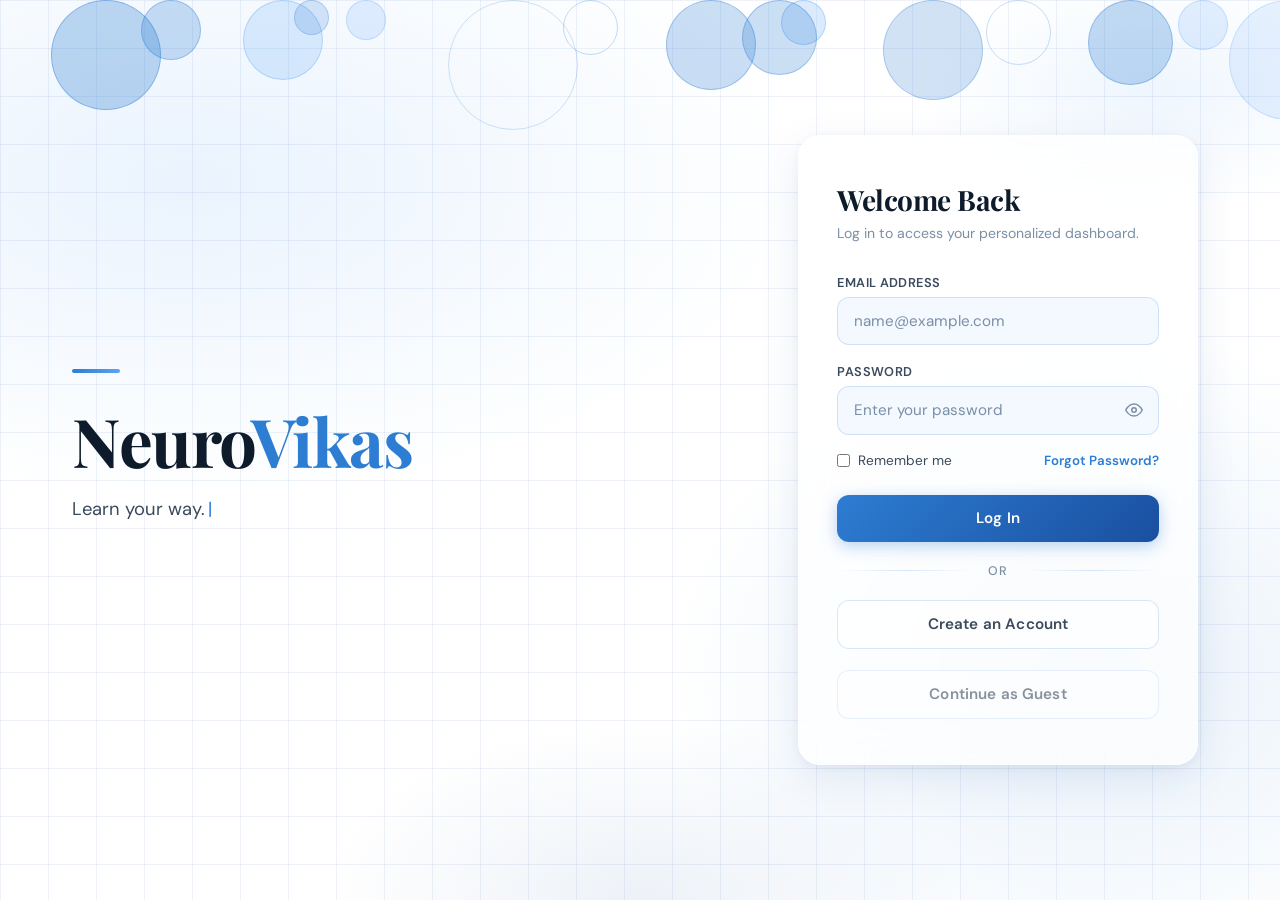
==== commit a9e5286d: "Update dashboard.html" ====
--- a/frontend/dashboard.html
+++ b/frontend/dashboard.html
@@ -5,7 +5,7 @@
     <meta name="viewport" content="width=device-width, initial-scale=1.0">
     <title>Dashboard | NeuroVikas</title>
     <link rel="stylesheet" href="dashboard.css">
-    <link href="https://fonts.googleapis.com/css2?family=DM+Sans:wght@300;400;500;600;700&family=Playfair+Display:wght@700&display=swap" rel="stylesheet">
+    <link href="https://fonts.googleapis.com/css2?family=Inter:wght@400;600;700&family=Playfair+Display:wght@700&family=Space+Grotesk:wght@400;500;600;700&display=swap" rel="stylesheet">
 </head>
 <body>
 
@@ -27,7 +27,7 @@
         <!-- LEFT: Chat History Sidebar -->
         <aside class="dash-history-sidebar" id="dash-history-sidebar">
             <div class="history-header">
-                <h3>Chat History</h3>
+                <h3>📋 Chat History</h3>
                 <button class="btn-clear-history" id="dash-clear-btn" onclick="dashClearHistory()">Clear</button>
             </div>
             <ul id="dash-history-list" class="dash-history-list">
@@ -43,6 +43,7 @@
             </header>
 
             <div class="stats-grid">
+                <!-- Streak Card -->
                 <div class="stat-card streak-card">
                     <div class="card-icon">🔥</div>
                     <div class="card-info">
@@ -52,6 +53,7 @@
                     <div class="card-footer">Keep it going!</div>
                 </div>
 
+                <!-- Time Card -->
                 <div class="stat-card time-card">
                     <div class="card-icon">⏱️</div>
                     <div class="card-info">
@@ -61,6 +63,7 @@
                     <div class="card-footer">Great progress!</div>
                 </div>
 
+                <!-- Sessions Card -->
                 <div class="stat-card sessions-card">
                     <div class="card-icon">📚</div>
                     <div class="card-info">
@@ -70,6 +73,7 @@
                     <div class="card-footer">Keep learning!</div>
                 </div>
 
+                <!-- History Count Card -->
                 <div class="stat-card history-card">
                     <div class="card-icon">🗂️</div>
                     <div class="card-info">
@@ -86,17 +90,19 @@
                 </a>
             </div>
 
-            <!-- INLINE PROGRESS CHART -->
+            <!-- ==============================
+                 INLINE PROGRESS CHART
+                 ============================== -->
             <div class="inline-chart-section">
                 <div class="chart-section-header">
-                    <h2 class="chart-title">Your Progress</h2>
+                    <h2 class="chart-title">📊 Your Progress</h2>
                     <p class="chart-subtitle">Visual overview of your learning journey</p>
                 </div>
                 <div class="inline-chart-wrap">
                     <canvas id="progress-chart" width="540" height="280"></canvas>
                 </div>
                 <div class="chart-legend">
-                    <span class="legend-dot" style="background:#5ba3f5;"></span> Day Streak
+                    <span class="legend-dot" style="background:#ff9a9e;"></span> Day Streak
                     <span class="legend-dot" style="background:#a18cd1; margin-left:1.5rem;"></span> Minutes Learned
                     <span class="legend-dot" style="background:#84fab0; margin-left:1.5rem;"></span> Sessions Done
                 </div>
@@ -105,9 +111,13 @@
     </div>
 
     <script>
+        // ==========================================
+        // INIT — Check auth, load data
+        // ==========================================
         const user  = localStorage.getItem('currentUser');
         const email = localStorage.getItem('userEmail');
 
+        // Block guests AND unauthenticated users from the dashboard
         if (!user || user === 'Guest') {
             window.location.href = 'login.html';
         } else {
@@ -117,19 +127,27 @@
             const history  = JSON.parse(localStorage.getItem('chatHistory') || '[]');
             const sessions = parseInt(localStorage.getItem('userSessions') || history.length || '0');
 
+            // Populate nav / header
             document.getElementById('dash-user').innerText     = user;
             document.getElementById('nav-username').innerText  = user;
             document.getElementById('dash-email-display').innerText = email || 'No email on file';
 
+            // Populate stat cards
             document.getElementById('dash-streak').innerText        = streak;
             document.getElementById('dash-time').innerText          = minutes;
             document.getElementById('dash-sessions').innerText      = sessions;
             document.getElementById('dash-history-count').innerText = history.length;
 
+            // Load history sidebar
             loadDashHistory();
+
+            // Draw chart inline once DOM is ready
             requestAnimationFrame(drawAnimatedChart);
         }
 
+        // ==========================================
+        // HISTORY SIDEBAR
+        // ==========================================
         function loadDashHistory() {
             const list    = document.getElementById('dash-history-list');
             const history = JSON.parse(localStorage.getItem('chatHistory') || '[]');
@@ -174,6 +192,9 @@
             }
         }
 
+        // ==========================================
+        // GRAPH (INLINE)
+        // ==========================================
         function drawAnimatedChart() {
             const canvas  = document.getElementById('progress-chart');
             const ctx     = canvas.getContext('2d');
@@ -189,16 +210,18 @@
             const chartW  = W - padding.left - padding.right;
 
             const bars = [
-                { label: 'Streak (days)', value: streak,   color: '#5ba3f5', maxRef: Math.max(streak, 7) },
+                { label: 'Streak (days)', value: streak,   color: '#ff9a9e', maxRef: Math.max(streak, 7) },
                 { label: 'Minutes',       value: minutes,  color: '#a18cd1', maxRef: Math.max(minutes, 10) },
                 { label: 'Sessions',      value: sessions, color: '#84fab0', maxRef: Math.max(sessions, 5) },
             ];
 
+            // Global max for scaling
             const globalMax = Math.max(...bars.map(b => b.value), 1);
+
             const barW   = Math.floor(chartW / (bars.length * 2 + 1));
             const gap    = barW;
             let progress = 0;
-            const DURATION = 900;
+            const DURATION = 900; // ms
             let startTs  = null;
 
             function easeOut(t) { return 1 - Math.pow(1 - t, 3); }
@@ -210,7 +233,8 @@
 
                 ctx.clearRect(0, 0, W, H);
 
-                ctx.strokeStyle = 'rgba(45,125,210,0.08)';
+                // Grid lines
+                ctx.strokeStyle = '#e8eaed';
                 ctx.lineWidth   = 1;
                 for (let i = 0; i <= 4; i++) {
                     const y = padding.top + (chartH / 4) * i;
@@ -219,9 +243,10 @@
                     ctx.lineTo(W - padding.right, y);
                     ctx.stroke();
 
+                    // Y-axis label
                     const val = Math.round(globalMax * (1 - i / 4));
-                    ctx.fillStyle  = '#7a8fa6';
-                    ctx.font       = '11px DM Sans, sans-serif';
+                    ctx.fillStyle  = '#aaa';
+                    ctx.font       = '11px Inter, sans-serif';
                     ctx.textAlign  = 'right';
                     ctx.fillText(val, padding.left - 6, y + 4);
                 }
@@ -232,11 +257,13 @@
                     const animH     = fullH * eased;
                     const y         = padding.top + chartH - animH;
 
+                    // Bar gradient
                     const grad = ctx.createLinearGradient(0, y, 0, padding.top + chartH);
                     grad.addColorStop(0, bar.color);
-                    grad.addColorStop(1, bar.color + '55');
-
-                    const r = Math.min(8, animH / 2);
+                    grad.addColorStop(1, bar.color + '66');
+
+                    // Rounded top bar
+                    const r = Math.min(6, animH / 2);
                     ctx.beginPath();
                     ctx.moveTo(x + r, y);
                     ctx.lineTo(x + barW - r, y);
@@ -249,9 +276,10 @@
                     ctx.fillStyle = grad;
                     ctx.fill();
 
+                    // Value label on top of bar
                     if (progress > 0.5) {
-                        ctx.fillStyle  = '#3a4a5c';
-                        ctx.font       = '600 13px DM Sans, sans-serif';
+                        ctx.fillStyle  = '#555';
+                        ctx.font       = 'bold 13px Inter, sans-serif';
                         ctx.textAlign  = 'center';
                         const opacity  = Math.min(1, (progress - 0.5) * 2);
                         ctx.globalAlpha = opacity;
@@ -259,8 +287,9 @@
                         ctx.globalAlpha = 1;
                     }
 
-                    ctx.fillStyle  = '#7a8fa6';
-                    ctx.font       = '11px DM Sans, sans-serif';
+                    // X-axis label
+                    ctx.fillStyle  = '#777';
+                    ctx.font       = '11px Inter, sans-serif';
                     ctx.textAlign  = 'center';
                     ctx.fillText(bar.label, x + barW / 2, H - 6);
                 });
@@ -271,6 +300,9 @@
             requestAnimationFrame(frame);
         }
 
+        // ==========================================
+        // LOGOUT
+        // ==========================================
         function logout() {
             localStorage.removeItem('currentUser');
             localStorage.removeItem('userEmail');
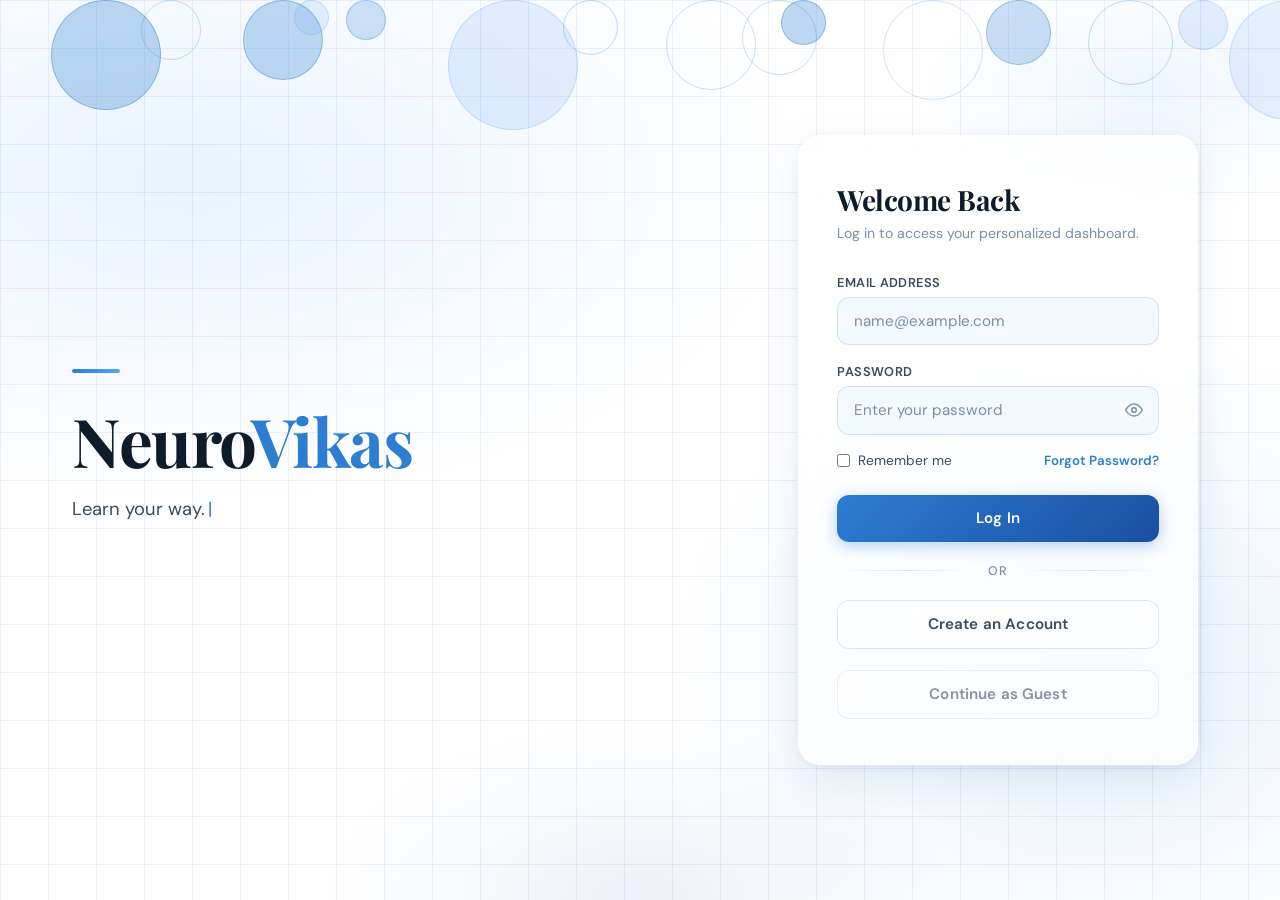
==== commit 3afb7679: "Update dashboard.html" ====
--- a/frontend/dashboard.html
+++ b/frontend/dashboard.html
@@ -5,7 +5,7 @@
     <meta name="viewport" content="width=device-width, initial-scale=1.0">
     <title>Dashboard | NeuroVikas</title>
     <link rel="stylesheet" href="dashboard.css">
-    <link href="https://fonts.googleapis.com/css2?family=Inter:wght@400;600;700&family=Playfair+Display:wght@700&family=Space+Grotesk:wght@400;500;600;700&display=swap" rel="stylesheet">
+    <link href="https://fonts.googleapis.com/css2?family=DM+Sans:wght@300;400;500;600;700&family=Playfair+Display:wght@700&display=swap" rel="stylesheet">
 </head>
 <body>
 
@@ -27,7 +27,7 @@
         <!-- LEFT: Chat History Sidebar -->
         <aside class="dash-history-sidebar" id="dash-history-sidebar">
             <div class="history-header">
-                <h3>📋 Chat History</h3>
+                <h3>Chat History</h3>
                 <button class="btn-clear-history" id="dash-clear-btn" onclick="dashClearHistory()">Clear</button>
             </div>
             <ul id="dash-history-list" class="dash-history-list">
@@ -43,7 +43,6 @@
             </header>
 
             <div class="stats-grid">
-                <!-- Streak Card -->
                 <div class="stat-card streak-card">
                     <div class="card-icon">🔥</div>
                     <div class="card-info">
@@ -53,7 +52,6 @@
                     <div class="card-footer">Keep it going!</div>
                 </div>
 
-                <!-- Time Card -->
                 <div class="stat-card time-card">
                     <div class="card-icon">⏱️</div>
                     <div class="card-info">
@@ -63,7 +61,6 @@
                     <div class="card-footer">Great progress!</div>
                 </div>
 
-                <!-- Sessions Card -->
                 <div class="stat-card sessions-card">
                     <div class="card-icon">📚</div>
                     <div class="card-info">
@@ -73,7 +70,6 @@
                     <div class="card-footer">Keep learning!</div>
                 </div>
 
-                <!-- History Count Card -->
                 <div class="stat-card history-card">
                     <div class="card-icon">🗂️</div>
                     <div class="card-info">
@@ -90,19 +86,17 @@
                 </a>
             </div>
 
-            <!-- ==============================
-                 INLINE PROGRESS CHART
-                 ============================== -->
+            <!-- INLINE PROGRESS CHART -->
             <div class="inline-chart-section">
                 <div class="chart-section-header">
-                    <h2 class="chart-title">📊 Your Progress</h2>
+                    <h2 class="chart-title">Your Progress</h2>
                     <p class="chart-subtitle">Visual overview of your learning journey</p>
                 </div>
                 <div class="inline-chart-wrap">
                     <canvas id="progress-chart" width="540" height="280"></canvas>
                 </div>
                 <div class="chart-legend">
-                    <span class="legend-dot" style="background:#ff9a9e;"></span> Day Streak
+                    <span class="legend-dot" style="background:#5ba3f5;"></span> Day Streak
                     <span class="legend-dot" style="background:#a18cd1; margin-left:1.5rem;"></span> Minutes Learned
                     <span class="legend-dot" style="background:#84fab0; margin-left:1.5rem;"></span> Sessions Done
                 </div>
@@ -111,46 +105,44 @@
     </div>
 
     <script>
-        // ==========================================
-        // INIT — Check auth, load data
-        // ==========================================
         const user  = localStorage.getItem('currentUser');
         const email = localStorage.getItem('userEmail');
 
-        // Block guests AND unauthenticated users from the dashboard
         if (!user || user === 'Guest') {
             window.location.href = 'login.html';
         } else {
             const streak   = parseInt(localStorage.getItem('userStreak') || '0');
             const timeSec  = parseInt(localStorage.getItem('userTime') || '0');
             const minutes  = Math.round(timeSec / 60);
-            const history  = JSON.parse(localStorage.getItem('chatHistory') || '[]');
-            const sessions = parseInt(localStorage.getItem('userSessions') || history.length || '0');
-
-            // Populate nav / header
+
+            const historyKey = email ? 'chatHistory_' + email : 'chatHistory';
+            const history  = JSON.parse(localStorage.getItem(historyKey) || '[]');
+            
+            const sessionKey = 'userSessions_' + (email || 'unknown');
+            let sessions = parseInt(localStorage.getItem(sessionKey));
+            if (isNaN(sessions)) {
+                sessions = history.length;
+                localStorage.setItem(sessionKey, sessions);
+            }
+
             document.getElementById('dash-user').innerText     = user;
             document.getElementById('nav-username').innerText  = user;
             document.getElementById('dash-email-display').innerText = email || 'No email on file';
 
-            // Populate stat cards
             document.getElementById('dash-streak').innerText        = streak;
             document.getElementById('dash-time').innerText          = minutes;
             document.getElementById('dash-sessions').innerText      = sessions;
             document.getElementById('dash-history-count').innerText = history.length;
 
-            // Load history sidebar
             loadDashHistory();
-
-            // Draw chart inline once DOM is ready
             requestAnimationFrame(drawAnimatedChart);
         }
 
-        // ==========================================
-        // HISTORY SIDEBAR
-        // ==========================================
         function loadDashHistory() {
             const list    = document.getElementById('dash-history-list');
-            const history = JSON.parse(localStorage.getItem('chatHistory') || '[]');
+            const email   = localStorage.getItem('userEmail');
+            const historyKey = email ? 'chatHistory_' + email : 'chatHistory';
+            const history = JSON.parse(localStorage.getItem(historyKey) || '[]');
 
             if (history.length === 0) {
                 list.innerHTML = '<li class="history-empty">No history yet. Start a session!</li>';
@@ -161,16 +153,34 @@
                 const text        = typeof item === 'string' ? item : item.text;
                 const displayText = text.substring(0, 35) + (text.length > 35 ? '…' : '');
                 const dateStr     = item.date ? new Date(item.date).toLocaleDateString() : '';
-                return `<li onclick="loadHistoryItem(${index})" title="${text.substring(0, 100)}">
-                    <span class="hist-icon">📄</span>
-                    <span class="hist-text">${displayText}</span>
-                    ${dateStr ? `<span class="hist-date">${dateStr}</span>` : ''}
+                return `<li onclick="loadHistoryItem(${index})" title="${text.substring(0, 100)}" style="display:flex; justify-content:space-between; align-items:center;">
+                    <span style="flex:1; overflow:hidden; text-overflow:ellipsis; white-space:nowrap;">
+                        <span class="hist-icon">📄</span>
+                        <span class="hist-text">${displayText}</span>
+                        ${dateStr ? `<span class="hist-date">${dateStr}</span>` : ''}
+                    </span>
+                    <span onclick="deleteDashHistoryItem(${index}); event.stopPropagation();" title="Delete chat" style="cursor:pointer; font-size:1.1rem; padding-left:10px; opacity:0.6;">🗑️</span>
                 </li>`;
             }).join('');
         }
 
+        function deleteDashHistoryItem(index) {
+            if (confirm("Delete this specific chat?")) {
+                const email = localStorage.getItem('userEmail');
+                const historyKey = email ? 'chatHistory_' + email : 'chatHistory';
+                let history = JSON.parse(localStorage.getItem(historyKey)) || [];
+                history.splice(index, 1);
+                localStorage.setItem(historyKey, JSON.stringify(history));
+                
+                document.getElementById('dash-history-count').innerText = history.length;
+                loadDashHistory();
+            }
+        }
+
         function loadHistoryItem(index) {
-            const history = JSON.parse(localStorage.getItem('chatHistory') || '[]');
+            const email = localStorage.getItem('userEmail');
+            const historyKey = email ? 'chatHistory_' + email : 'chatHistory';
+            const history = JSON.parse(localStorage.getItem(historyKey) || '[]');
             const item    = history[index];
             if (!item) return;
             const result  = typeof item === 'string' ? null : item.result;
@@ -186,15 +196,14 @@
 
         function dashClearHistory() {
             if (confirm('Are you sure you want to clear your chat history?')) {
-                localStorage.removeItem('chatHistory');
+                const email = localStorage.getItem('userEmail');
+                const historyKey = email ? 'chatHistory_' + email : 'chatHistory';
+                localStorage.removeItem(historyKey);
                 document.getElementById('dash-history-count').innerText = '0';
                 loadDashHistory();
             }
         }
 
-        // ==========================================
-        // GRAPH (INLINE)
-        // ==========================================
         function drawAnimatedChart() {
             const canvas  = document.getElementById('progress-chart');
             const ctx     = canvas.getContext('2d');
@@ -210,18 +219,16 @@
             const chartW  = W - padding.left - padding.right;
 
             const bars = [
-                { label: 'Streak (days)', value: streak,   color: '#ff9a9e', maxRef: Math.max(streak, 7) },
+                { label: 'Streak (days)', value: streak,   color: '#5ba3f5', maxRef: Math.max(streak, 7) },
                 { label: 'Minutes',       value: minutes,  color: '#a18cd1', maxRef: Math.max(minutes, 10) },
                 { label: 'Sessions',      value: sessions, color: '#84fab0', maxRef: Math.max(sessions, 5) },
             ];
 
-            // Global max for scaling
             const globalMax = Math.max(...bars.map(b => b.value), 1);
-
             const barW   = Math.floor(chartW / (bars.length * 2 + 1));
             const gap    = barW;
             let progress = 0;
-            const DURATION = 900; // ms
+            const DURATION = 900;
             let startTs  = null;
 
             function easeOut(t) { return 1 - Math.pow(1 - t, 3); }
@@ -233,8 +240,7 @@
 
                 ctx.clearRect(0, 0, W, H);
 
-                // Grid lines
-                ctx.strokeStyle = '#e8eaed';
+                ctx.strokeStyle = 'rgba(45,125,210,0.08)';
                 ctx.lineWidth   = 1;
                 for (let i = 0; i <= 4; i++) {
                     const y = padding.top + (chartH / 4) * i;
@@ -243,10 +249,9 @@
                     ctx.lineTo(W - padding.right, y);
                     ctx.stroke();
 
-                    // Y-axis label
                     const val = Math.round(globalMax * (1 - i / 4));
-                    ctx.fillStyle  = '#aaa';
-                    ctx.font       = '11px Inter, sans-serif';
+                    ctx.fillStyle  = '#7a8fa6';
+                    ctx.font       = '11px DM Sans, sans-serif';
                     ctx.textAlign  = 'right';
                     ctx.fillText(val, padding.left - 6, y + 4);
                 }
@@ -257,13 +262,11 @@
                     const animH     = fullH * eased;
                     const y         = padding.top + chartH - animH;
 
-                    // Bar gradient
                     const grad = ctx.createLinearGradient(0, y, 0, padding.top + chartH);
                     grad.addColorStop(0, bar.color);
-                    grad.addColorStop(1, bar.color + '66');
-
-                    // Rounded top bar
-                    const r = Math.min(6, animH / 2);
+                    grad.addColorStop(1, bar.color + '55');
+
+                    const r = Math.min(8, animH / 2);
                     ctx.beginPath();
                     ctx.moveTo(x + r, y);
                     ctx.lineTo(x + barW - r, y);
@@ -276,10 +279,9 @@
                     ctx.fillStyle = grad;
                     ctx.fill();
 
-                    // Value label on top of bar
                     if (progress > 0.5) {
-                        ctx.fillStyle  = '#555';
-                        ctx.font       = 'bold 13px Inter, sans-serif';
+                        ctx.fillStyle  = '#3a4a5c';
+                        ctx.font       = '600 13px DM Sans, sans-serif';
                         ctx.textAlign  = 'center';
                         const opacity  = Math.min(1, (progress - 0.5) * 2);
                         ctx.globalAlpha = opacity;
@@ -287,9 +289,8 @@
                         ctx.globalAlpha = 1;
                     }
 
-                    // X-axis label
-                    ctx.fillStyle  = '#777';
-                    ctx.font       = '11px Inter, sans-serif';
+                    ctx.fillStyle  = '#7a8fa6';
+                    ctx.font       = '11px DM Sans, sans-serif';
                     ctx.textAlign  = 'center';
                     ctx.fillText(bar.label, x + barW / 2, H - 6);
                 });
@@ -300,9 +301,6 @@
             requestAnimationFrame(frame);
         }
 
-        // ==========================================
-        // LOGOUT
-        // ==========================================
         function logout() {
             localStorage.removeItem('currentUser');
             localStorage.removeItem('userEmail');
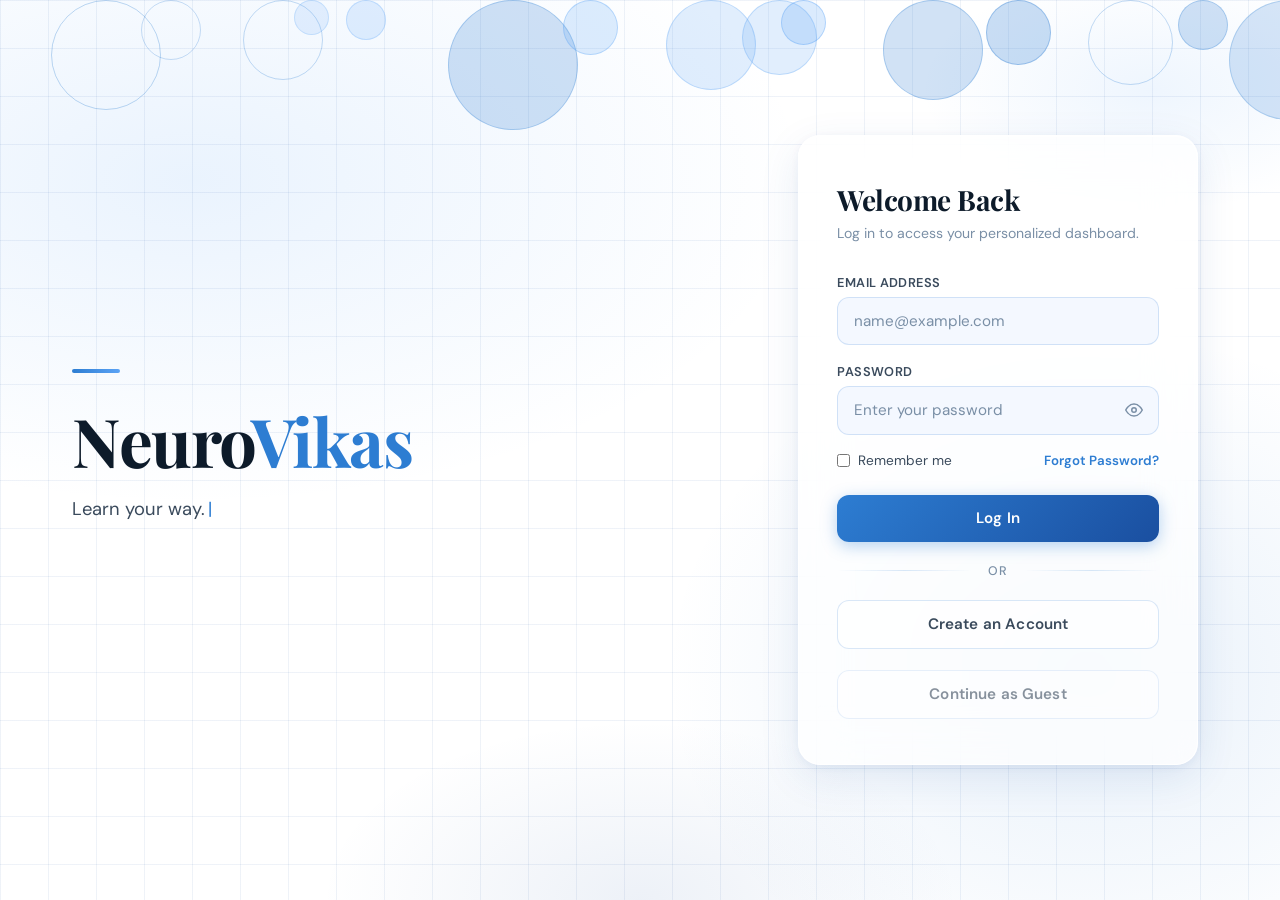
==== commit 4bed562f: "Update dashboard.html" ====
--- a/frontend/dashboard.html
+++ b/frontend/dashboard.html
@@ -102,6 +102,44 @@
                 </div>
             </div>
         </main>
+
+        <!-- RIGHT: To-Do Sidebar -->
+        <aside class="dash-todo-sidebar" id="dash-todo-sidebar">
+            <div class="history-header">
+                <h3>📋 My Tasks</h3>
+                <button class="btn-clear-history" onclick="clearAllTasks()">Clear</button>
+            </div>
+
+            <!-- Add task input -->
+            <div class="todo-add-row">
+                <input
+                    id="dash-todo-input"
+                    class="todo-input"
+                    type="text"
+                    placeholder="Add a task..."
+                    maxlength="80"
+                    onkeydown="if(event.key==='Enter') addDashTask()"
+                >
+                <select id="dash-todo-priority" class="todo-priority-select">
+                    <option value="medium">🟡</option>
+                    <option value="high">🔴</option>
+                    <option value="low">🟢</option>
+                </select>
+                <button class="todo-add-btn" onclick="addDashTask()">+</button>
+            </div>
+
+            <!-- Progress mini bar -->
+            <div class="todo-progress-wrap">
+                <div class="todo-progress-bar" id="dash-todo-progress"></div>
+            </div>
+            <p class="todo-progress-label" id="dash-todo-label">0 of 0 done</p>
+
+            <!-- Task list -->
+            <ul class="dash-history-list" id="dash-todo-list" style="margin-top:0.5rem;">
+                <li class="history-empty">No tasks yet.</li>
+            </ul>
+        </aside>
+
     </div>
 
     <script>
@@ -311,6 +349,89 @@
             localStorage.removeItem('guestUsageCount');
             window.location.href = 'login.html';
         }
+
+        // ── TO-DO SIDEBAR ──────────────────────────────
+        let dashTasks = JSON.parse(localStorage.getItem('nv_todo') || '[]');
+
+        function saveDashTasks() {
+            localStorage.setItem('nv_todo', JSON.stringify(dashTasks));
+        }
+
+        function addDashTask() {
+            const input = document.getElementById('dash-todo-input');
+            const text  = input.value.trim();
+            if (!text) { input.focus(); return; }
+            const priority = document.getElementById('dash-todo-priority').value;
+            dashTasks.unshift({
+                id: Date.now(),
+                text,
+                priority,
+                done: false,
+                created: new Date().toLocaleTimeString([], { hour: '2-digit', minute: '2-digit' })
+            });
+            input.value = '';
+            input.focus();
+            saveDashTasks();
+            renderDashTasks();
+        }
+
+        function toggleDashTask(id) {
+            const t = dashTasks.find(t => t.id === id);
+            if (t) { t.done = !t.done; saveDashTasks(); renderDashTasks(); }
+        }
+
+        function deleteDashTask(id) {
+            dashTasks = dashTasks.filter(t => t.id !== id);
+            saveDashTasks();
+            renderDashTasks();
+        }
+
+        function clearAllTasks() {
+            if (confirm('Clear all tasks?')) {
+                dashTasks = [];
+                saveDashTasks();
+                renderDashTasks();
+            }
+        }
+
+        function renderDashTasks() {
+            const list = document.getElementById('dash-todo-list');
+            if (!list) return;
+
+            const total = dashTasks.length;
+            const done  = dashTasks.filter(t => t.done).length;
+            const pct   = total === 0 ? 0 : Math.round((done / total) * 100);
+
+            const progress = document.getElementById('dash-todo-progress');
+            const label    = document.getElementById('dash-todo-label');
+            if (progress) progress.style.width = pct + '%';
+            if (label)    label.textContent = `${done} of ${total} done`;
+
+            if (total === 0) {
+                list.innerHTML = '<li class="history-empty">No tasks yet.</li>';
+                return;
+            }
+
+            const priorityIcon = { high: '🔴', medium: '🟡', low: '🟢' };
+
+            list.innerHTML = dashTasks.map(t => `
+                <li class="todo-item${t.done ? ' todo-done' : ''}" style="display:flex; align-items:center; gap:0.5rem;">
+                    <span class="todo-check${t.done ? ' checked' : ''}"
+                          onclick="toggleDashTask(${t.id})"
+                          title="${t.done ? 'Mark undone' : 'Mark done'}">
+                          ${t.done ? '✓' : ''}
+                    </span>
+                    <span class="todo-text" style="flex:1; overflow:hidden; text-overflow:ellipsis; white-space:nowrap;" title="${t.text}">
+                        ${priorityIcon[t.priority]} ${t.text}
+                    </span>
+                    <span onclick="deleteDashTask(${t.id}); event.stopPropagation();"
+                          style="cursor:pointer; opacity:0.35; font-size:0.9rem; flex-shrink:0;"
+                          title="Delete">✕</span>
+                </li>`
+            ).join('');
+        }
+
+        renderDashTasks();
     </script>
 </body>
 </html>
--- a/frontend/dashboard.css
+++ b/frontend/dashboard.css
@@ -1,42 +1,95 @@
-/* ==========================================
-   BASE
-   ========================================== */
+/* ══════════════════════════════════════════
+   dashboard.css — NeuroVikas Dashboard
+   Matches login.css: DM Sans · Playfair · Blue & White · Glass
+══════════════════════════════════════════ */
+
+@import url('https://fonts.googleapis.com/css2?family=DM+Sans:wght@300;400;500;600;700&family=Playfair+Display:wght@700&display=swap');
+
+:root {
+    --blue-deep:    #1a4fa0;
+    --blue-mid:     #2d7dd2;
+    --blue-light:   #5ba3f5;
+    --blue-pale:    #ddeeff;
+    --blue-ghost:   #f0f6ff;
+    --white:        #ffffff;
+    --ink:          #0d1b2a;
+    --ink-soft:     #3a4a5c;
+    --ink-mute:     #7a8fa6;
+    --border:       rgba(45, 125, 210, 0.18);
+    --border-hover: rgba(45, 125, 210, 0.35);
+    --shadow-card:  0 2px 8px rgba(26,79,160,0.06), 0 12px 40px rgba(26,79,160,0.10);
+    --shadow-btn:   0 4px 16px rgba(45,125,210,0.35);
+    --radius-card:  22px;
+    --radius-btn:   12px;
+    --font-main:    'DM Sans', sans-serif;
+    --font-display: 'Playfair Display', serif;
+}
+
+* { box-sizing: border-box; margin: 0; padding: 0; }
+
+button, a { transition: all 0.22s cubic-bezier(0.22, 1, 0.36, 1); }
+
+/* ══════════════════════════════
+   BODY — Mesh gradient + grid
+══════════════════════════════ */
 body {
-    font-family: 'Inter', sans-serif;
-    background-color: #f4f7f6;
-    margin: 0;
-    color: #333;
+    font-family: var(--font-main);
+    color: var(--ink);
     min-height: 100vh;
-}
-
-/* ==========================================
+    overflow-x: hidden;
+
+    background:
+        radial-gradient(ellipse 80% 60% at 15% 20%,  rgba(91,163,245,0.10) 0%, transparent 60%),
+        radial-gradient(ellipse 60% 70% at 85% 75%,  rgba(45,125,210,0.08) 0%, transparent 55%),
+        radial-gradient(ellipse 50% 40% at 50% 100%, rgba(26,79,160,0.06)  0%, transparent 50%),
+        radial-gradient(ellipse 40% 30% at 90% 10%,  rgba(91,163,245,0.08) 0%, transparent 45%),
+        #f5f8ff;
+}
+
+body::before {
+    content: '';
+    position: fixed;
+    inset: 0;
+    background-image:
+        linear-gradient(rgba(26,79,160,0.05) 1px, transparent 1px),
+        linear-gradient(90deg, rgba(26,79,160,0.05) 1px, transparent 1px);
+    background-size: 48px 48px;
+    z-index: 0;
+    pointer-events: none;
+    mix-blend-mode: multiply;
+}
+
+/* ══════════════════════════════
    TOP NAV
-   ========================================== */
+══════════════════════════════ */
 .top-nav {
-    background: white;
-    padding: 0.85rem 2rem;
+    background: rgba(255, 255, 255, 0.80);
+    backdrop-filter: blur(20px);
+    -webkit-backdrop-filter: blur(20px);
+    padding: 0 2rem;
     display: flex;
     justify-content: space-between;
     align-items: center;
-    box-shadow: 0 2px 10px rgba(0,0,0,0.06);
+    border-bottom: 1px solid var(--border);
     position: sticky;
     top: 0;
     z-index: 200;
-    height: 60px;
+    height: 62px;
     box-sizing: border-box;
+    box-shadow: 0 2px 16px rgba(26,79,160,0.06);
 }
 
 .logo {
-    font-family: 'Playfair Display', serif;
+    font-family: var(--font-display);
     font-weight: 700;
-    font-size: 1.45rem;
-    color: #1a4fa0;
+    font-size: 1.55rem;
+    color: var(--ink);
     letter-spacing: -0.5px;
-}
-
-.logo-accent {
-    color: #2d7dd2;
-}
+    position: relative;
+    z-index: 1;
+}
+
+.logo-accent { color: var(--blue-mid); }
 
 .nav-center {
     flex: 1;
@@ -46,17 +99,18 @@
 
 .nav-link {
     text-decoration: none;
-    color: #666;
+    color: var(--ink-mute);
     font-weight: 600;
-    font-size: 0.9rem;
+    font-size: 0.87rem;
     padding: 0.4rem 0.9rem;
-    border-radius: 8px;
-    transition: all 0.2s ease;
+    border-radius: 30px;
+    border: 1.5px solid transparent;
 }
 
 .nav-link:hover {
-    background: #f0f4ff;
-    color: #4a90e2;
+    background: var(--blue-ghost);
+    border-color: var(--border);
+    color: var(--blue-deep);
 }
 
 .nav-right {
@@ -67,61 +121,59 @@
 
 .nav-user-label {
     font-weight: 600;
-    color: #555;
-    font-size: 0.9rem;
+    color: var(--ink-soft);
+    font-size: 0.88rem;
 }
 
 .btn-logout {
     padding: 0.45rem 1rem;
-    background: linear-gradient(135deg, #fff5f5 0%, #ffe8e8 100%);
-    color: #d32f2f;
-    border: 1px solid #ffcdd2;
-    border-radius: 8px;
+    background: rgba(255, 245, 245, 0.8);
+    color: #c62828;
+    border: 1.5px solid rgba(229, 57, 53, 0.22);
+    border-radius: 30px;
     cursor: pointer;
     font-weight: 600;
-    font-size: 0.85rem;
-    box-shadow: 0 2px 6px rgba(211, 47, 47, 0.08);
-    transition: all 0.22s cubic-bezier(0.4, 0, 0.2, 1);
+    font-size: 0.83rem;
+    font-family: var(--font-main);
     white-space: nowrap;
 }
 
 .btn-logout:hover {
-    background: linear-gradient(135deg, #ffecec 0%, #ffd6d6 100%);
-    border-color: #ef9a9a;
-    color: #c62828;
+    background: rgba(255, 235, 235, 0.95);
+    border-color: rgba(229, 57, 53, 0.40);
     transform: translateY(-1px);
-    box-shadow: 0 4px 14px rgba(211, 47, 47, 0.18);
-}
-
-.btn-logout:active {
-    transform: translateY(0);
-    box-shadow: 0 1px 4px rgba(211, 47, 47, 0.12);
-}
-
-/* ==========================================
-   LAYOUT: SIDEBAR + MAIN
-   ========================================== */
+    box-shadow: 0 4px 14px rgba(229, 57, 53, 0.12);
+}
+
+.btn-logout:active { transform: translateY(0); }
+
+/* ══════════════════════════════
+   LAYOUT
+══════════════════════════════ */
 .dash-layout {
     display: flex;
-    height: calc(100vh - 60px);
+    height: calc(100vh - 62px);
     overflow: hidden;
-}
-
-/* ==========================================
+    position: relative;
+    z-index: 1;
+}
+
+/* ══════════════════════════════
    LEFT HISTORY SIDEBAR
-   ========================================== */
+══════════════════════════════ */
 .dash-history-sidebar {
-    width: 280px;
-    min-width: 280px;
-    background: #ffffff;
-    border-right: 1px solid #e8ecf0;
+    width: 275px;
+    min-width: 275px;
+    background: rgba(255, 255, 255, 0.75);
+    backdrop-filter: blur(20px);
+    -webkit-backdrop-filter: blur(20px);
+    border-right: 1px solid var(--border);
     display: flex;
     flex-direction: column;
-    padding: 1.5rem 1.2rem;
+    padding: 1.5rem 1.25rem;
     overflow-y: auto;
-    box-shadow: 2px 0 8px rgba(0,0,0,0.03);
-    transition: transform 0.3s ease;
     flex-shrink: 0;
+    box-shadow: 2px 0 16px rgba(26,79,160,0.04);
 }
 
 .history-header {
@@ -129,34 +181,36 @@
     justify-content: space-between;
     align-items: center;
     margin-bottom: 1.2rem;
-    padding-bottom: 0.8rem;
-    border-bottom: 1px solid #f0f0f0;
+    padding-bottom: 0.9rem;
+    border-bottom: 1px solid var(--border);
 }
 
 .history-header h3 {
-    font-size: 1rem;
+    font-size: 0.72rem;
     font-weight: 700;
-    color: #444;
+    color: var(--ink-mute);
     margin: 0;
+    text-transform: uppercase;
+    letter-spacing: 0.07em;
 }
 
 .btn-clear-history {
     background: none;
     border: none;
-    color: #bbb;
+    color: var(--ink-mute);
     font-size: 0.72rem;
     cursor: pointer;
     font-weight: 600;
     text-transform: uppercase;
-    letter-spacing: 0.5px;
+    letter-spacing: 0.05em;
+    font-family: var(--font-main);
     padding: 0.2rem 0.5rem;
-    border-radius: 4px;
-    transition: color 0.2s, background 0.2s;
+    border-radius: 6px;
 }
 
 .btn-clear-history:hover {
-    color: #e53935;
-    background: #fff0f0;
+    color: #c62828;
+    background: rgba(229, 57, 53, 0.08);
 }
 
 .dash-history-list {
@@ -165,51 +219,49 @@
     margin: 0;
     display: flex;
     flex-direction: column;
-    gap: 0.45rem;
+    gap: 0.4rem;
 }
 
 .dash-history-list li {
     display: flex;
     align-items: flex-start;
     gap: 0.5rem;
-    padding: 0.75rem 0.85rem;
-    background: #f8f9fc;
-    border-radius: 8px;
+    padding: 0.72rem 0.85rem;
+    background: rgba(240, 246, 255, 0.55);
+    border-radius: 10px;
     font-size: 0.82rem;
-    color: #555;
+    color: var(--ink-soft);
     cursor: pointer;
     border: 1px solid transparent;
-    transition: all 0.18s ease;
     flex-wrap: wrap;
+    font-weight: 500;
 }
 
 .dash-history-list li:hover {
-    background: #eef4ff;
-    border-color: #c5d8f8;
-    color: #3a7bd5;
+    background: var(--blue-ghost);
+    border-color: var(--border);
+    color: var(--blue-deep);
     transform: translateX(2px);
 }
 
 .dash-history-list li.history-empty {
-    color: #bbb;
+    color: var(--ink-mute);
     cursor: default;
-    font-style: italic;
     background: none;
     border: none;
+    font-weight: 400;
+    font-style: italic;
+    font-size: 0.82rem;
 }
 
 .dash-history-list li.history-empty:hover {
     background: none;
     border: none;
     transform: none;
-    color: #bbb;
-}
-
-.hist-icon {
-    font-size: 0.95rem;
-    flex-shrink: 0;
-    margin-top: 0.05rem;
-}
+    color: var(--ink-mute);
+}
+
+.hist-icon { font-size: 0.9rem; flex-shrink: 0; margin-top: 0.05rem; }
 
 .hist-text {
     flex: 1;
@@ -221,210 +273,207 @@
 
 .hist-date {
     font-size: 0.7rem;
-    color: #bbb;
+    color: var(--ink-mute);
     width: 100%;
-    margin-left: 1.45rem;
+    margin-left: 1.4rem;
     margin-top: 0.1rem;
 }
 
-/* ==========================================
+/* ══════════════════════════════
    MAIN DASHBOARD CONTENT
-   ========================================== */
+══════════════════════════════ */
 .dashboard-container {
     flex: 1;
     overflow-y: auto;
-    padding: 2.5rem 2rem;
-    max-width: 860px;
+    padding: 2.5rem 2.5rem;
+    max-width: 900px;
     width: 100%;
     box-sizing: border-box;
-    /* Centre it in the remaining space */
     margin: 0 auto;
 }
 
-.welcome-header {
-    margin-bottom: 2rem;
-}
+/* Welcome header */
+.welcome-header { margin-bottom: 2rem; }
 
 .welcome-header h1 {
-    font-size: 1.85rem;
+    font-family: var(--font-display);
+    font-size: 2rem;
     font-weight: 700;
+    color: var(--ink);
+    letter-spacing: -0.5px;
     margin-bottom: 0.4rem;
-    line-height: 1.25;
-}
+    line-height: 1.2;
+}
+
+.welcome-header h1 span { color: var(--blue-mid); }
 
 .welcome-header .subtitle {
-    color: #888;
-    font-size: 0.9rem;
-}
-
-/* ==========================================
+    color: var(--ink-mute);
+    font-size: 0.88rem;
+    font-weight: 400;
+}
+
+/* ══════════════════════════════
    STATS GRID
-   ========================================== */
+══════════════════════════════ */
 .stats-grid {
     display: grid;
     grid-template-columns: repeat(auto-fill, minmax(190px, 1fr));
-    gap: 1.25rem;
-    margin-bottom: 2.5rem;
+    gap: 1.1rem;
+    margin-bottom: 2rem;
 }
 
 .stat-card {
-    background: white;
-    padding: 1.4rem 1.5rem;
-    border-radius: 14px;
-    box-shadow: 0 2px 12px rgba(0,0,0,0.05);
+    background: rgba(255, 255, 255, 0.80);
+    backdrop-filter: blur(16px);
+    -webkit-backdrop-filter: blur(16px);
+    padding: 1.5rem 1.4rem;
+    border-radius: 18px;
+    border: 1px solid rgba(255, 255, 255, 0.9);
+    box-shadow: var(--shadow-card);
     display: flex;
     flex-direction: column;
     position: relative;
     overflow: hidden;
-    transition: transform 0.2s ease, box-shadow 0.2s ease;
 }
 
 .stat-card:hover {
     transform: translateY(-3px);
-    box-shadow: 0 8px 24px rgba(0,0,0,0.09);
+    box-shadow: 0 8px 32px rgba(26,79,160,0.14);
 }
 
 /* Coloured left accent bar */
 .stat-card::before {
     content: '';
     position: absolute;
-    top: 0;
-    left: 0;
-    width: 5px;
+    top: 0; left: 0;
+    width: 4px;
     height: 100%;
-    border-radius: 14px 0 0 14px;
-}
-
-.streak-card::before  { background: linear-gradient(180deg, #ff9a9e, #f6416c); }
+    border-radius: 18px 0 0 18px;
+}
+
+.streak-card::before  { background: linear-gradient(180deg, #5ba3f5, #2d7dd2); }
 .time-card::before    { background: linear-gradient(180deg, #a18cd1, #7c5cbf); }
 .sessions-card::before { background: linear-gradient(180deg, #84fab0, #2db87d); }
 .history-card::before { background: linear-gradient(180deg, #fda085, #f6731c); }
 
 .card-icon {
-    font-size: 1.8rem;
-    margin-bottom: 0.5rem;
+    font-size: 1.6rem;
+    margin-bottom: 0.6rem;
 }
 
 .card-info h2 {
+    font-family: var(--font-display);
     font-size: 2.2rem;
     font-weight: 700;
+    color: var(--ink);
     margin: 0;
     line-height: 1;
+    letter-spacing: -1px;
 }
 
 .card-info p {
-    margin: 0.25rem 0 0;
-    color: #999;
-    font-size: 0.82rem;
+    margin: 0.3rem 0 0;
+    color: var(--ink-mute);
+    font-size: 0.75rem;
     text-transform: uppercase;
-    letter-spacing: 0.5px;
+    letter-spacing: 0.07em;
+    font-weight: 600;
 }
 
 .card-footer {
     margin-top: auto;
-    padding-top: 0.75rem;
-    font-size: 0.8rem;
-    color: #4a90e2;
+    padding-top: 0.85rem;
+    font-size: 0.78rem;
+    color: var(--blue-mid);
     font-weight: 600;
 }
 
-/* ==========================================
-   ACTION BUTTONS
-   ========================================== */
+/* ══════════════════════════════
+   ACTION BUTTON
+══════════════════════════════ */
 .actions-section {
     display: flex;
     gap: 1rem;
     align-items: center;
     flex-wrap: wrap;
+    margin-bottom: 0;
 }
 
 .btn-primary-large {
     display: inline-flex;
     align-items: center;
     gap: 0.5rem;
-    background: linear-gradient(135deg, #4a90e2 0%, #357abd 100%);
-    color: white;
+    background: linear-gradient(135deg, var(--blue-mid) 0%, var(--blue-deep) 100%);
+    color: var(--white);
     text-decoration: none;
     padding: 0.85rem 2rem;
-    border-radius: 50px;
-    font-weight: 700;
-    font-size: 1rem;
-    box-shadow: 0 4px 18px rgba(74, 144, 226, 0.35);
-    transition: all 0.25s cubic-bezier(0.4, 0, 0.2, 1);
-    white-space: nowrap;
-}
-
-.btn-primary-large:hover {
-    background: linear-gradient(135deg, #5a9de6 0%, #2a6cb8 100%);
-    transform: translateY(-2px);
-    box-shadow: 0 8px 28px rgba(74, 144, 226, 0.45);
-}
-
-.btn-primary-large:active {
-    transform: translateY(0);
-    box-shadow: 0 2px 10px rgba(74, 144, 226, 0.3);
-}
-
-.btn-show-graph {
-    display: inline-flex;
-    align-items: center;
-    gap: 0.5rem;
-    background: white;
-    color: #4a90e2;
-    border: 2px solid #4a90e2;
-    padding: 0.8rem 1.6rem;
-    border-radius: 50px;
+    border-radius: 30px;
     font-weight: 700;
     font-size: 0.95rem;
-    cursor: pointer;
-    transition: all 0.22s ease;
+    font-family: var(--font-main);
+    box-shadow: var(--shadow-btn);
     white-space: nowrap;
-}
-
-.btn-show-graph:hover {
-    background: #eef4ff;
+    border: none;
+}
+
+.btn-primary-large:hover {
     transform: translateY(-2px);
-    box-shadow: 0 6px 18px rgba(74, 144, 226, 0.2);
-}
-
-.btn-show-graph:active {
-    transform: translateY(0);
-}
-
-/* ==========================================
+    box-shadow: 0 8px 28px rgba(45,125,210,0.45);
+    filter: brightness(1.05);
+    color: var(--white);
+}
+
+.btn-primary-large:active { transform: translateY(0); }
+
+/* ══════════════════════════════
    INLINE PROGRESS CHART
-   ========================================== */
+══════════════════════════════ */
 .inline-chart-section {
-    margin-top: 2.5rem;
-    background: white;
-    border-radius: 16px;
+    margin-top: 2rem;
+    background: rgba(255, 255, 255, 0.80);
+    backdrop-filter: blur(16px);
+    -webkit-backdrop-filter: blur(16px);
+    border-radius: 18px;
+    border: 1px solid rgba(255, 255, 255, 0.9);
     padding: 1.8rem 2rem;
-    box-shadow: 0 2px 12px rgba(0,0,0,0.05);
-}
-
-.chart-section-header {
-    margin-bottom: 1.2rem;
-}
+    box-shadow: var(--shadow-card);
+}
+
+.chart-section-header { margin-bottom: 1.2rem; }
 
 .chart-title {
-    font-family: 'Space Grotesk', 'Inter', sans-serif;
-    font-size: 1.2rem;
+    font-family: var(--font-display);
+    font-size: 1.25rem;
     font-weight: 700;
-    color: #333;
+    color: var(--ink);
+    letter-spacing: -0.3px;
     margin: 0 0 0.25rem;
 }
 
+/* Accent line under chart title */
+.chart-title::after {
+    content: '';
+    display: block;
+    width: 32px;
+    height: 3px;
+    background: linear-gradient(90deg, var(--blue-mid), var(--blue-light));
+    border-radius: 4px;
+    margin-top: 0.45rem;
+}
+
 .chart-subtitle {
-    font-size: 0.85rem;
-    color: #999;
-    margin: 0;
+    font-size: 0.83rem;
+    color: var(--ink-mute);
+    margin: 0.6rem 0 0;
+    font-weight: 400;
 }
 
 .inline-chart-wrap {
-    background: #f8fafc;
+    background: rgba(240, 246, 255, 0.50);
     border-radius: 12px;
     padding: 0.75rem;
-    border: 1px solid #eef0f4;
+    border: 1px solid var(--border);
     overflow: hidden;
 }
 
@@ -438,21 +487,22 @@
     display: flex;
     align-items: center;
     gap: 0.4rem;
-    font-size: 0.8rem;
-    color: #777;
+    font-size: 0.78rem;
+    color: var(--ink-mute);
     margin-top: 0.9rem;
     flex-wrap: wrap;
+    font-weight: 500;
 }
 
 .legend-dot {
     display: inline-block;
-    width: 10px;
-    height: 10px;
+    width: 9px;
+    height: 9px;
     border-radius: 50%;
     flex-shrink: 0;
 }
 
-/* Remove old modal styles */
+/* Hide old modal styles */
 .graph-modal-overlay,
 .graph-modal-content,
 .graph-modal-close,
@@ -462,40 +512,190 @@
 .btn-close-graph,
 .btn-show-graph { display: none !important; }
 
-/* ==========================================
+/* ══════════════════════════════
    RESPONSIVE
-   ========================================== */
+══════════════════════════════ */
 @media (max-width: 768px) {
-    .dash-history-sidebar {
-        display: none;
-    }
-
-    .dashboard-container {
-        padding: 1.5rem 1rem;
-    }
-
-    .welcome-header h1 {
-        font-size: 1.5rem;
-    }
-
-    .stats-grid {
-        grid-template-columns: 1fr 1fr;
-    }
+    .dash-history-sidebar { display: none; }
+    .dash-todo-sidebar    { display: none; }
+    .dashboard-container  { padding: 1.5rem 1rem; }
+
+    .welcome-header h1 { font-size: 1.6rem; }
+
+    .stats-grid { grid-template-columns: 1fr 1fr; }
 
     .actions-section {
         flex-direction: column;
         align-items: stretch;
     }
 
-    .btn-primary-large,
-    .btn-show-graph {
-        justify-content: center;
-        text-align: center;
-    }
+    .btn-primary-large { justify-content: center; text-align: center; }
 }
 
 @media (max-width: 480px) {
-    .stats-grid {
-        grid-template-columns: 1fr;
-    }
-}
+    .stats-grid { grid-template-columns: 1fr; }
+}
+
+/* ══════════════════════════════
+   RIGHT TO-DO SIDEBAR
+══════════════════════════════ */
+.dash-todo-sidebar {
+    width: 260px;
+    min-width: 260px;
+    background: rgba(255, 255, 255, 0.75);
+    backdrop-filter: blur(20px);
+    -webkit-backdrop-filter: blur(20px);
+    border-left: 1px solid var(--border);
+    display: flex;
+    flex-direction: column;
+    padding: 1.5rem 1.25rem;
+    overflow-y: auto;
+    flex-shrink: 0;
+    box-shadow: -2px 0 16px rgba(26,79,160,0.04);
+}
+
+/* Add task input row */
+.todo-add-row {
+    display: flex;
+    gap: 0.4rem;
+    margin-bottom: 0.75rem;
+    align-items: center;
+}
+
+.todo-input {
+    flex: 1;
+    min-width: 0;
+    padding: 0.55rem 0.75rem;
+    border: 1.5px solid var(--border);
+    border-radius: 8px;
+    font-family: var(--font-main);
+    font-size: 0.82rem;
+    color: var(--ink);
+    background: rgba(240,246,255,0.6);
+    outline: none;
+    transition: border-color 0.2s;
+}
+
+.todo-input:focus {
+    border-color: var(--blue-mid);
+    background: #fff;
+}
+
+.todo-input::placeholder { color: var(--ink-mute); }
+
+.todo-priority-select {
+    padding: 0.55rem 0.35rem;
+    border: 1.5px solid var(--border);
+    border-radius: 8px;
+    font-size: 0.88rem;
+    background: rgba(240,246,255,0.6);
+    cursor: pointer;
+    outline: none;
+    appearance: none;
+    text-align: center;
+    min-width: 38px;
+    color: var(--ink);
+}
+
+.todo-add-btn {
+    width: 32px;
+    height: 32px;
+    flex-shrink: 0;
+    background: var(--blue-mid);
+    color: #fff;
+    border: none;
+    border-radius: 8px;
+    font-size: 1.2rem;
+    font-weight: 700;
+    cursor: pointer;
+    display: flex;
+    align-items: center;
+    justify-content: center;
+    line-height: 1;
+    transition: background 0.18s, transform 0.15s;
+}
+
+.todo-add-btn:hover {
+    background: var(--blue-deep);
+    transform: translateY(-1px);
+}
+
+/* Progress bar */
+.todo-progress-wrap {
+    width: 100%;
+    height: 6px;
+    background: var(--border);
+    border-radius: 30px;
+    overflow: hidden;
+    margin-bottom: 0.3rem;
+}
+
+.todo-progress-bar {
+    height: 100%;
+    background: linear-gradient(90deg, #48a97a, var(--blue-mid));
+    border-radius: 30px;
+    width: 0%;
+    transition: width 0.5s cubic-bezier(0.22,1,0.36,1);
+}
+
+.todo-progress-label {
+    font-size: 0.7rem;
+    color: var(--ink-mute);
+    font-weight: 600;
+    margin-bottom: 0.5rem;
+    text-align: right;
+}
+
+/* Task items — inherit dash-history-list li styles */
+.todo-item {
+    padding: 0.65rem 0.85rem !important;
+    cursor: default !important;
+    border-left: 3.5px solid transparent !important;
+    transition: all 0.18s !important;
+}
+
+.todo-item:hover { background: var(--blue-ghost) !important; }
+
+.todo-item.todo-done {
+    background: rgba(234,247,239,0.6) !important;
+    border-left-color: #48a97a !important;
+    opacity: 0.72;
+}
+
+.todo-text {
+    font-size: 0.82rem;
+    font-weight: 500;
+    color: var(--ink-soft);
+}
+
+.todo-item.todo-done .todo-text {
+    text-decoration: line-through;
+    color: var(--ink-mute);
+}
+
+/* Checkbox */
+.todo-check {
+    width: 20px;
+    height: 20px;
+    min-width: 20px;
+    border-radius: 6px;
+    border: 2px solid var(--border);
+    background: rgba(240,246,255,0.7);
+    cursor: pointer;
+    display: flex;
+    align-items: center;
+    justify-content: center;
+    font-size: 0.72rem;
+    font-weight: 700;
+    transition: all 0.16s;
+    color: transparent;
+}
+
+.todo-check:hover { border-color: var(--blue-mid); background: var(--blue-ghost); }
+
+.todo-check.checked {
+    background: #48a97a;
+    border-color: #48a97a;
+    color: #fff;
+}
+
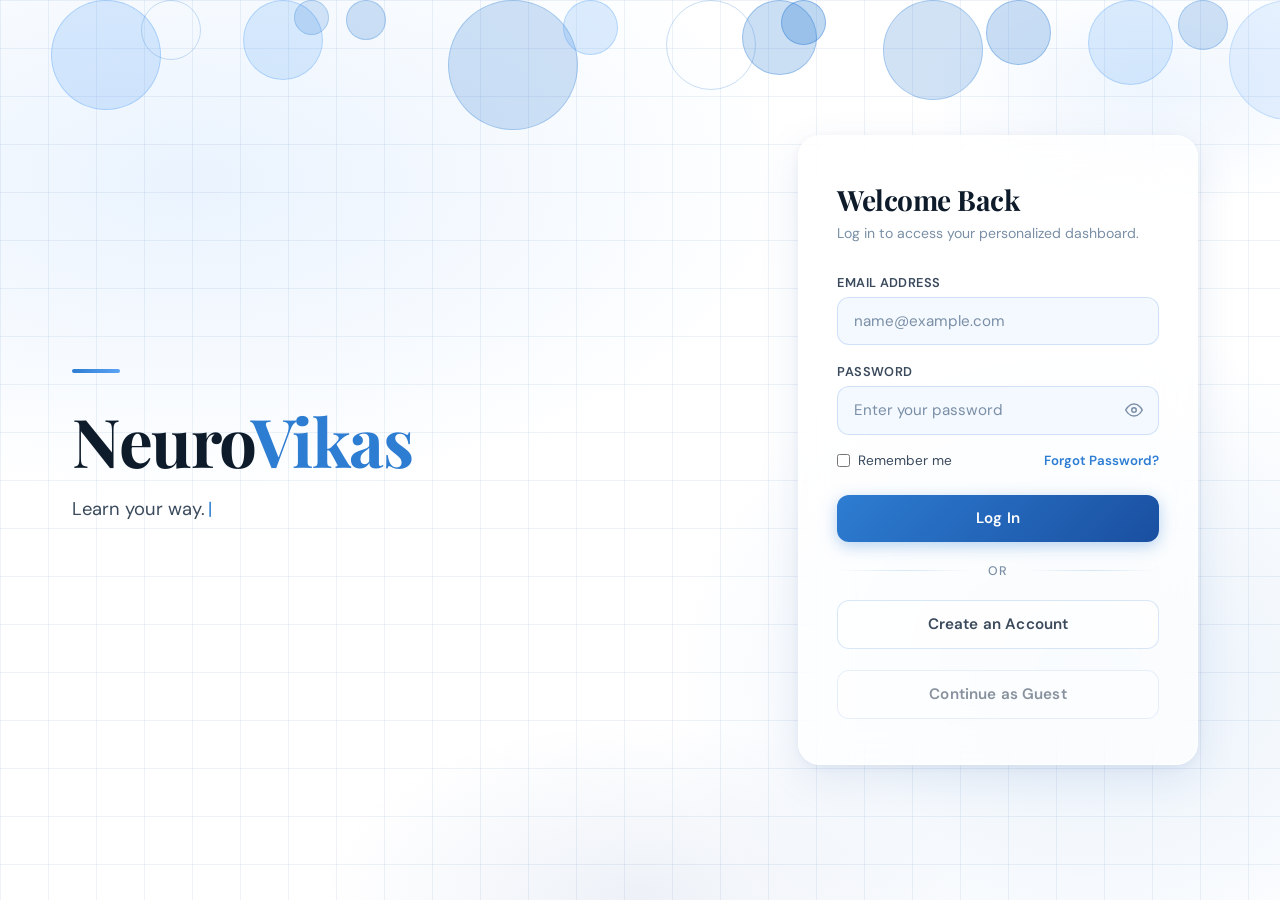
==== commit 6e060038: "Update dashboard.html" ====
--- a/frontend/dashboard.html
+++ b/frontend/dashboard.html
@@ -103,42 +103,7 @@
             </div>
         </main>
 
-        <!-- RIGHT: To-Do Sidebar -->
-        <aside class="dash-todo-sidebar" id="dash-todo-sidebar">
-            <div class="history-header">
-                <h3>📋 My Tasks</h3>
-                <button class="btn-clear-history" onclick="clearAllTasks()">Clear</button>
-            </div>
-
-            <!-- Add task input -->
-            <div class="todo-add-row">
-                <input
-                    id="dash-todo-input"
-                    class="todo-input"
-                    type="text"
-                    placeholder="Add a task..."
-                    maxlength="80"
-                    onkeydown="if(event.key==='Enter') addDashTask()"
-                >
-                <select id="dash-todo-priority" class="todo-priority-select">
-                    <option value="medium">🟡</option>
-                    <option value="high">🔴</option>
-                    <option value="low">🟢</option>
-                </select>
-                <button class="todo-add-btn" onclick="addDashTask()">+</button>
-            </div>
-
-            <!-- Progress mini bar -->
-            <div class="todo-progress-wrap">
-                <div class="todo-progress-bar" id="dash-todo-progress"></div>
-            </div>
-            <p class="todo-progress-label" id="dash-todo-label">0 of 0 done</p>
-
-            <!-- Task list -->
-            <ul class="dash-history-list" id="dash-todo-list" style="margin-top:0.5rem;">
-                <li class="history-empty">No tasks yet.</li>
-            </ul>
-        </aside>
+
 
     </div>
 
@@ -350,88 +315,7 @@
             window.location.href = 'login.html';
         }
 
-        // ── TO-DO SIDEBAR ──────────────────────────────
-        let dashTasks = JSON.parse(localStorage.getItem('nv_todo') || '[]');
-
-        function saveDashTasks() {
-            localStorage.setItem('nv_todo', JSON.stringify(dashTasks));
-        }
-
-        function addDashTask() {
-            const input = document.getElementById('dash-todo-input');
-            const text  = input.value.trim();
-            if (!text) { input.focus(); return; }
-            const priority = document.getElementById('dash-todo-priority').value;
-            dashTasks.unshift({
-                id: Date.now(),
-                text,
-                priority,
-                done: false,
-                created: new Date().toLocaleTimeString([], { hour: '2-digit', minute: '2-digit' })
-            });
-            input.value = '';
-            input.focus();
-            saveDashTasks();
-            renderDashTasks();
-        }
-
-        function toggleDashTask(id) {
-            const t = dashTasks.find(t => t.id === id);
-            if (t) { t.done = !t.done; saveDashTasks(); renderDashTasks(); }
-        }
-
-        function deleteDashTask(id) {
-            dashTasks = dashTasks.filter(t => t.id !== id);
-            saveDashTasks();
-            renderDashTasks();
-        }
-
-        function clearAllTasks() {
-            if (confirm('Clear all tasks?')) {
-                dashTasks = [];
-                saveDashTasks();
-                renderDashTasks();
-            }
-        }
-
-        function renderDashTasks() {
-            const list = document.getElementById('dash-todo-list');
-            if (!list) return;
-
-            const total = dashTasks.length;
-            const done  = dashTasks.filter(t => t.done).length;
-            const pct   = total === 0 ? 0 : Math.round((done / total) * 100);
-
-            const progress = document.getElementById('dash-todo-progress');
-            const label    = document.getElementById('dash-todo-label');
-            if (progress) progress.style.width = pct + '%';
-            if (label)    label.textContent = `${done} of ${total} done`;
-
-            if (total === 0) {
-                list.innerHTML = '<li class="history-empty">No tasks yet.</li>';
-                return;
-            }
-
-            const priorityIcon = { high: '🔴', medium: '🟡', low: '🟢' };
-
-            list.innerHTML = dashTasks.map(t => `
-                <li class="todo-item${t.done ? ' todo-done' : ''}" style="display:flex; align-items:center; gap:0.5rem;">
-                    <span class="todo-check${t.done ? ' checked' : ''}"
-                          onclick="toggleDashTask(${t.id})"
-                          title="${t.done ? 'Mark undone' : 'Mark done'}">
-                          ${t.done ? '✓' : ''}
-                    </span>
-                    <span class="todo-text" style="flex:1; overflow:hidden; text-overflow:ellipsis; white-space:nowrap;" title="${t.text}">
-                        ${priorityIcon[t.priority]} ${t.text}
-                    </span>
-                    <span onclick="deleteDashTask(${t.id}); event.stopPropagation();"
-                          style="cursor:pointer; opacity:0.35; font-size:0.9rem; flex-shrink:0;"
-                          title="Delete">✕</span>
-                </li>`
-            ).join('');
-        }
-
-        renderDashTasks();
+
     </script>
 </body>
 </html>
--- a/frontend/dashboard.css
+++ b/frontend/dashboard.css
@@ -285,11 +285,9 @@
 .dashboard-container {
     flex: 1;
     overflow-y: auto;
-    padding: 2.5rem 2.5rem;
-    max-width: 900px;
+    padding: 2.5rem max(2.5rem, calc((100% - 900px) / 2));
     width: 100%;
     box-sizing: border-box;
-    margin: 0 auto;
 }
 
 /* Welcome header */
@@ -517,7 +515,6 @@
 ══════════════════════════════ */
 @media (max-width: 768px) {
     .dash-history-sidebar { display: none; }
-    .dash-todo-sidebar    { display: none; }
     .dashboard-container  { padding: 1.5rem 1rem; }
 
     .welcome-header h1 { font-size: 1.6rem; }
@@ -536,166 +533,3 @@
     .stats-grid { grid-template-columns: 1fr; }
 }
 
-/* ══════════════════════════════
-   RIGHT TO-DO SIDEBAR
-══════════════════════════════ */
-.dash-todo-sidebar {
-    width: 260px;
-    min-width: 260px;
-    background: rgba(255, 255, 255, 0.75);
-    backdrop-filter: blur(20px);
-    -webkit-backdrop-filter: blur(20px);
-    border-left: 1px solid var(--border);
-    display: flex;
-    flex-direction: column;
-    padding: 1.5rem 1.25rem;
-    overflow-y: auto;
-    flex-shrink: 0;
-    box-shadow: -2px 0 16px rgba(26,79,160,0.04);
-}
-
-/* Add task input row */
-.todo-add-row {
-    display: flex;
-    gap: 0.4rem;
-    margin-bottom: 0.75rem;
-    align-items: center;
-}
-
-.todo-input {
-    flex: 1;
-    min-width: 0;
-    padding: 0.55rem 0.75rem;
-    border: 1.5px solid var(--border);
-    border-radius: 8px;
-    font-family: var(--font-main);
-    font-size: 0.82rem;
-    color: var(--ink);
-    background: rgba(240,246,255,0.6);
-    outline: none;
-    transition: border-color 0.2s;
-}
-
-.todo-input:focus {
-    border-color: var(--blue-mid);
-    background: #fff;
-}
-
-.todo-input::placeholder { color: var(--ink-mute); }
-
-.todo-priority-select {
-    padding: 0.55rem 0.35rem;
-    border: 1.5px solid var(--border);
-    border-radius: 8px;
-    font-size: 0.88rem;
-    background: rgba(240,246,255,0.6);
-    cursor: pointer;
-    outline: none;
-    appearance: none;
-    text-align: center;
-    min-width: 38px;
-    color: var(--ink);
-}
-
-.todo-add-btn {
-    width: 32px;
-    height: 32px;
-    flex-shrink: 0;
-    background: var(--blue-mid);
-    color: #fff;
-    border: none;
-    border-radius: 8px;
-    font-size: 1.2rem;
-    font-weight: 700;
-    cursor: pointer;
-    display: flex;
-    align-items: center;
-    justify-content: center;
-    line-height: 1;
-    transition: background 0.18s, transform 0.15s;
-}
-
-.todo-add-btn:hover {
-    background: var(--blue-deep);
-    transform: translateY(-1px);
-}
-
-/* Progress bar */
-.todo-progress-wrap {
-    width: 100%;
-    height: 6px;
-    background: var(--border);
-    border-radius: 30px;
-    overflow: hidden;
-    margin-bottom: 0.3rem;
-}
-
-.todo-progress-bar {
-    height: 100%;
-    background: linear-gradient(90deg, #48a97a, var(--blue-mid));
-    border-radius: 30px;
-    width: 0%;
-    transition: width 0.5s cubic-bezier(0.22,1,0.36,1);
-}
-
-.todo-progress-label {
-    font-size: 0.7rem;
-    color: var(--ink-mute);
-    font-weight: 600;
-    margin-bottom: 0.5rem;
-    text-align: right;
-}
-
-/* Task items — inherit dash-history-list li styles */
-.todo-item {
-    padding: 0.65rem 0.85rem !important;
-    cursor: default !important;
-    border-left: 3.5px solid transparent !important;
-    transition: all 0.18s !important;
-}
-
-.todo-item:hover { background: var(--blue-ghost) !important; }
-
-.todo-item.todo-done {
-    background: rgba(234,247,239,0.6) !important;
-    border-left-color: #48a97a !important;
-    opacity: 0.72;
-}
-
-.todo-text {
-    font-size: 0.82rem;
-    font-weight: 500;
-    color: var(--ink-soft);
-}
-
-.todo-item.todo-done .todo-text {
-    text-decoration: line-through;
-    color: var(--ink-mute);
-}
-
-/* Checkbox */
-.todo-check {
-    width: 20px;
-    height: 20px;
-    min-width: 20px;
-    border-radius: 6px;
-    border: 2px solid var(--border);
-    background: rgba(240,246,255,0.7);
-    cursor: pointer;
-    display: flex;
-    align-items: center;
-    justify-content: center;
-    font-size: 0.72rem;
-    font-weight: 700;
-    transition: all 0.16s;
-    color: transparent;
-}
-
-.todo-check:hover { border-color: var(--blue-mid); background: var(--blue-ghost); }
-
-.todo-check.checked {
-    background: #48a97a;
-    border-color: #48a97a;
-    color: #fff;
-}
-
